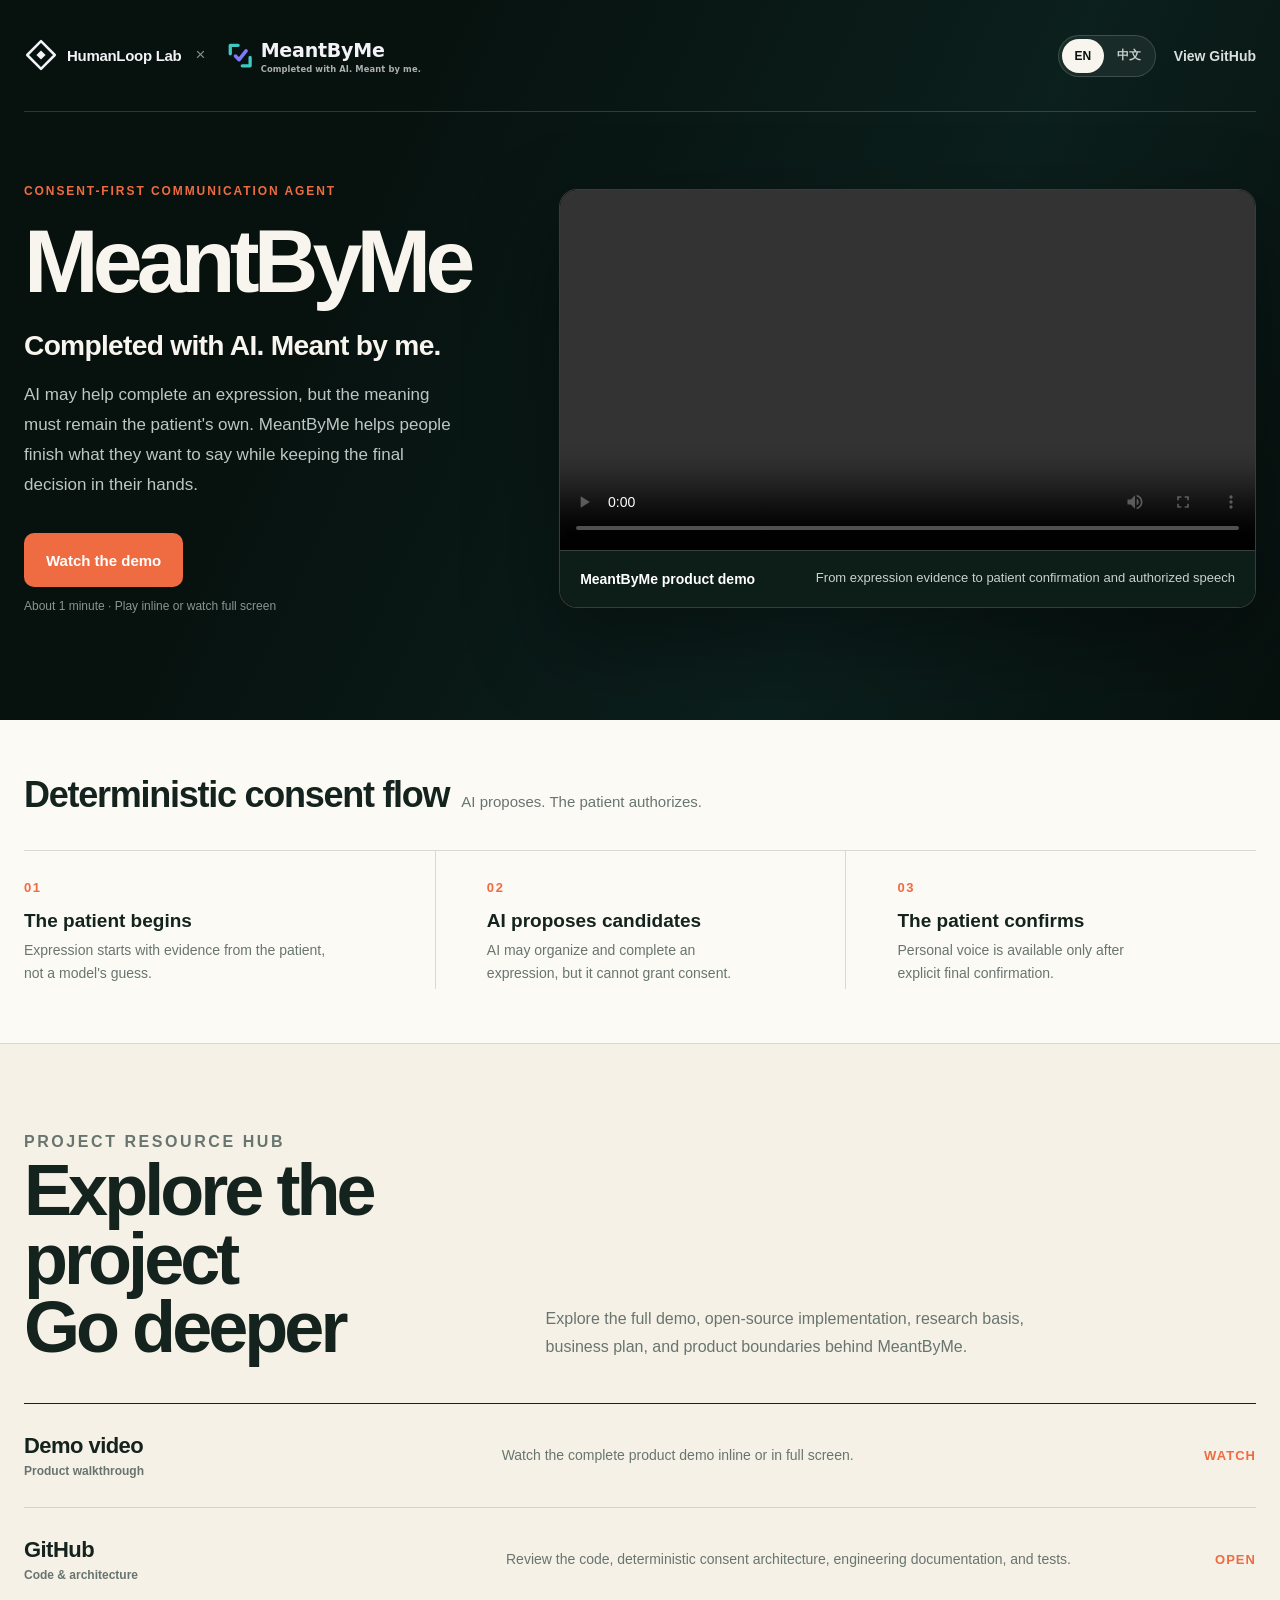
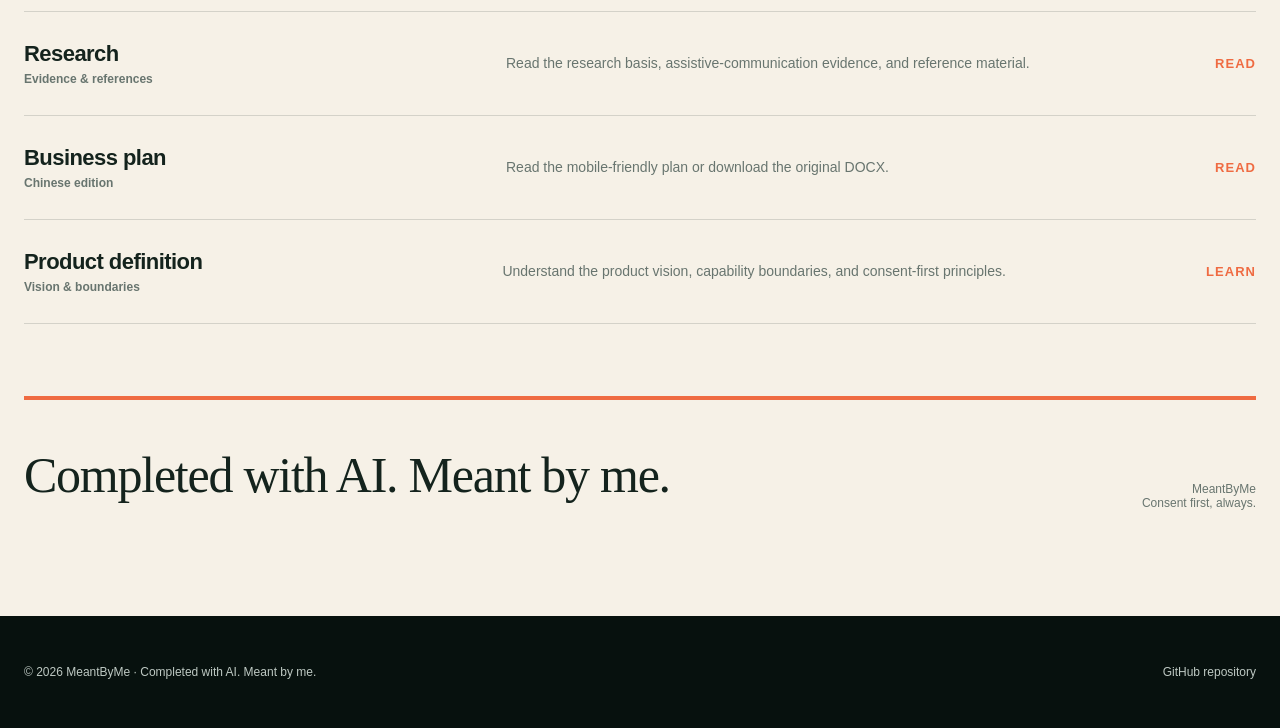
==== docs/index.html @ f5078327 "Add HumanLoop Lab co-branding" ====
<!doctype html>
<html lang="en">
<head>
  <meta charset="utf-8">
  <meta name="viewport" content="width=device-width, initial-scale=1">
  <meta name="theme-color" content="#07110e">
  <meta name="description" content="MeantByMe is a consent-first communication agent. Watch the demo and explore the code, research, business plan, and product principles.">
  <title>MeantByMe | Consent-first communication</title>
  <style>
    :root {
      color-scheme: light;
      --night: #07110e;
      --night-soft: #0d1d17;
      --ink: #14231d;
      --muted: #68756f;
      --paper: #f6f1e7;
      --paper-light: #fcfaf5;
      --accent: #ef6b42;
      --teal: #40c8c3;
      --violet: #7d7aff;
      --line-dark: rgba(255, 255, 255, 0.16);
      --line: rgba(20, 35, 29, 0.15);
      --max: 1240px;
    }

    * { box-sizing: border-box; }
    html { scroll-behavior: smooth; }
    body {
      margin: 0;
      min-width: 320px;
      color: var(--ink);
      background: var(--paper);
      font-family: Inter, ui-sans-serif, -apple-system, BlinkMacSystemFont, "Segoe UI", "PingFang SC", "Microsoft YaHei", sans-serif;
      -webkit-font-smoothing: antialiased;
    }
    a { color: inherit; }
    a:focus-visible, video:focus-visible {
      outline: 3px solid var(--teal);
      outline-offset: 4px;
    }
    .skip-link {
      position: fixed;
      top: -80px;
      left: 16px;
      z-index: 10;
      padding: 10px 14px;
      color: var(--night);
      background: white;
      border-radius: 8px;
      font-weight: 750;
    }
    .skip-link:focus { top: 16px; }

    .hero {
      position: relative;
      overflow: hidden;
      min-height: 720px;
      color: #f8f5ee;
      background: var(--night);
    }
    .hero::after {
      content: "";
      position: absolute;
      inset: 0;
      pointer-events: none;
      background: linear-gradient(115deg, transparent 25%, rgba(64, 200, 195, 0.08) 68%, transparent 100%);
    }
    .header, .hero-grid, .content {
      width: min(calc(100% - 48px), var(--max));
      margin-inline: auto;
    }
    .header {
      position: relative;
      z-index: 2;
      display: flex;
      align-items: center;
      justify-content: space-between;
      min-height: 112px;
      border-bottom: 1px solid var(--line-dark);
    }
    .brand-cluster {
      display: flex;
      align-items: center;
      min-width: 0;
      gap: 14px;
    }
    .lab-brand {
      display: inline-flex;
      flex: 0 0 auto;
      align-items: center;
      gap: 9px;
      color: #f2f2f7;
      font-size: 15px;
      font-weight: 780;
      letter-spacing: -0.02em;
      white-space: nowrap;
    }
    .lab-mark {
      width: 34px;
      height: 34px;
    }
    .brand-divider {
      flex: 0 0 auto;
      color: #7f9088;
      font-size: 17px;
      font-weight: 500;
    }
    .logo {
      display: block;
      width: min(250px, 34vw);
      height: auto;
    }
    .header-actions {
      display: flex;
      align-items: center;
      gap: 18px;
    }
    .language-switch {
      display: inline-flex;
      align-items: center;
      gap: 2px;
      padding: 3px;
      border: 1px solid var(--line-dark);
      border-radius: 999px;
      background: rgba(255, 255, 255, 0.06);
    }
    .language-option {
      display: inline-flex;
      align-items: center;
      justify-content: center;
      min-width: 42px;
      min-height: 34px;
      padding: 0 11px;
      color: #c5cfca;
      border-radius: 999px;
      font-size: 12px;
      font-weight: 800;
      text-decoration: none;
    }
    .language-option:hover { color: white; }
    .language-option[aria-current="page"] {
      color: var(--night);
      background: #f8f5ee;
    }
    .header-link {
      color: #d9dfdc;
      font-size: 14px;
      font-weight: 700;
      text-decoration: none;
    }
    .header-link:hover { color: white; }

    .hero-grid {
      position: relative;
      z-index: 1;
      display: grid;
      grid-template-columns: minmax(310px, 0.78fr) minmax(480px, 1.22fr);
      align-items: center;
      gap: clamp(48px, 7vw, 100px);
      padding: 72px 0 96px;
    }
    .eyebrow, .section-kicker {
      margin: 0 0 22px;
      color: var(--accent);
      font-size: 12px;
      font-weight: 850;
      letter-spacing: 0.16em;
      text-transform: uppercase;
    }
    h1 {
      margin: 0;
      max-width: 620px;
      font-size: clamp(54px, 7vw, 92px);
      line-height: 0.92;
      letter-spacing: -0.065em;
    }
    .tagline {
      margin: 28px 0 0;
      font-size: clamp(22px, 2.2vw, 31px);
      font-weight: 780;
      letter-spacing: -0.025em;
    }
    .intro {
      max-width: 510px;
      margin: 18px 0 0;
      color: #bdc7c2;
      font-size: 17px;
      line-height: 1.75;
    }
    .demo-cta {
      display: inline-flex;
      align-items: center;
      justify-content: center;
      min-height: 54px;
      margin-top: 34px;
      padding: 0 22px;
      color: white;
      background: var(--accent);
      border-radius: 10px;
      font-size: 15px;
      font-weight: 800;
      text-decoration: none;
      transition: transform 160ms ease, background 160ms ease;
    }
    .demo-cta:hover { background: #ff7a50; transform: translateY(-2px); }
    .demo-note { margin: 12px 0 0; color: #87978f; font-size: 12px; }

    .video-block {
      position: relative;
      border: 1px solid rgba(255, 255, 255, 0.22);
      border-radius: 18px;
      background: #020504;
      box-shadow: 0 34px 90px rgba(0, 0, 0, 0.38);
      overflow: hidden;
    }
    .video-block video {
      display: block;
      width: 100%;
      min-height: 360px;
      max-height: 560px;
      object-fit: contain;
      background: #020504;
    }
    .video-caption {
      display: flex;
      justify-content: space-between;
      gap: 24px;
      padding: 18px 20px;
      color: #cad2ce;
      background: var(--night-soft);
      border-top: 1px solid var(--line-dark);
      font-size: 13px;
      line-height: 1.45;
    }
    .video-caption strong { color: white; font-size: 14px; }

    .flow {
      background: var(--paper-light);
      border-bottom: 1px solid var(--line);
    }
    .flow .content { padding: 54px 0; }
    .section-heading {
      display: flex;
      align-items: baseline;
      gap: 12px;
      margin-bottom: 34px;
    }
    .section-heading h2 {
      margin: 0;
      font-size: clamp(24px, 3vw, 36px);
      letter-spacing: -0.035em;
    }
    .section-heading span { color: var(--muted); font-size: 15px; }
    .steps {
      display: grid;
      grid-template-columns: repeat(3, 1fr);
      border-top: 1px solid var(--line);
    }
    .step { padding: 27px 8vw 4px 0; }
    .step + .step { padding-left: 4vw; border-left: 1px solid var(--line); }
    .step-number { color: var(--accent); font-size: 13px; font-weight: 850; letter-spacing: 0.12em; }
    .step h3 { margin: 14px 0 7px; font-size: 19px; }
    .step p { margin: 0; color: var(--muted); font-size: 14px; line-height: 1.65; }

    .resources .content { padding: 84px 0 48px; }
    .resource-intro {
      display: grid;
      grid-template-columns: 0.8fr 1.2fr;
      gap: 48px;
      align-items: end;
      margin-bottom: 42px;
    }
    .resource-intro h2 {
      margin: 0;
      font-size: clamp(40px, 6vw, 72px);
      line-height: 0.95;
      letter-spacing: -0.055em;
    }
    .resource-intro p {
      max-width: 540px;
      margin: 0;
      color: var(--muted);
      font-size: 16px;
      line-height: 1.75;
    }
    .resource-list { border-top: 1px solid var(--ink); }
    .resource-link {
      display: grid;
      grid-template-columns: minmax(180px, 0.8fr) minmax(220px, 1.2fr) auto;
      align-items: center;
      gap: 28px;
      min-height: 104px;
      color: inherit;
      border-bottom: 1px solid var(--line);
      text-decoration: none;
      transition: color 140ms ease, padding 140ms ease, background 140ms ease;
    }
    .resource-link:hover {
      padding-inline: 18px;
      color: #145f53;
      background: rgba(255, 255, 255, 0.48);
    }
    .resource-name { font-size: 22px; font-weight: 820; letter-spacing: -0.025em; }
    .resource-name small { display: block; margin-top: 5px; color: var(--muted); font-size: 12px; font-weight: 650; letter-spacing: 0; }
    .resource-detail { color: var(--muted); font-size: 14px; line-height: 1.55; }
    .resource-action { color: var(--accent); font-size: 13px; font-weight: 850; letter-spacing: 0.08em; }

    .principle {
      display: grid;
      grid-template-columns: 1fr auto;
      align-items: end;
      gap: 32px;
      margin-top: 72px;
      padding: 42px 0 58px;
      border-top: 4px solid var(--accent);
    }
    .principle blockquote {
      max-width: 820px;
      margin: 0;
      font-family: ui-serif, "Songti SC", "STSong", serif;
      font-size: clamp(27px, 4vw, 50px);
      line-height: 1.35;
      letter-spacing: -0.025em;
    }
    .principle p { margin: 0; color: var(--muted); font-size: 12px; text-align: right; }

    footer {
      color: #bec9c3;
      background: var(--night);
    }
    footer .content {
      display: flex;
      align-items: center;
      justify-content: space-between;
      min-height: 112px;
      gap: 28px;
      font-size: 12px;
    }
    footer a { text-decoration: none; }
    footer a:hover { color: white; }

    @media (max-width: 900px) {
      .hero { min-height: auto; }
      .header, .hero-grid, .content { width: min(calc(100% - 36px), var(--max)); }
      .header { min-height: 88px; }
      .hero-grid {
        grid-template-columns: 1fr;
        gap: 50px;
        padding: 58px 0 72px;
      }
      .video-block video { min-height: 0; aspect-ratio: 16 / 9; }
      .resource-intro { grid-template-columns: 1fr; gap: 20px; }
    }

    @media (max-width: 680px) {
      .header-link { display: none; }
      .header-actions { gap: 10px; }
      .language-option { min-width: 38px; padding-inline: 9px; }
      .brand-cluster { gap: 8px; }
      .lab-brand span { position: absolute; width: 1px; height: 1px; overflow: hidden; clip: rect(0 0 0 0); white-space: nowrap; }
      .lab-mark { width: 30px; height: 30px; }
      .brand-divider { font-size: 14px; }
      .logo { width: min(185px, 48vw); }
      .hero-grid { padding-top: 44px; }
      h1 {
        font-size: clamp(43px, 12.2vw, 52px);
        letter-spacing: -0.055em;
      }
      .tagline { font-size: 22px; line-height: 1.25; }
      .intro { font-size: 15px; }
      .video-caption { display: block; }
      .video-caption span { display: block; margin-top: 5px; }
      .flow .content { padding: 46px 0; }
      .section-heading { display: block; }
      .section-heading span { display: block; margin-top: 8px; }
      .steps { grid-template-columns: 1fr; }
      .step { padding: 24px 0; }
      .step + .step { padding-left: 0; border-top: 1px solid var(--line); border-left: 0; }
      .resources .content { padding-top: 58px; }
      .resource-link {
        grid-template-columns: 1fr auto;
        gap: 8px 18px;
        min-height: 100px;
        padding: 18px 0;
      }
      .resource-detail { grid-column: 1 / -1; grid-row: 2; }
      .resource-action { grid-column: 2; grid-row: 1; }
      .resource-link:hover { padding-inline: 10px; }
      .principle { grid-template-columns: 1fr; margin-top: 54px; }
      .principle p { text-align: left; }
      footer .content { display: block; padding: 28px 0; }
      footer a { display: inline-block; margin-top: 12px; }
    }

    @media (prefers-reduced-motion: reduce) {
      html { scroll-behavior: auto; }
      *, *::before, *::after { transition-duration: 0.01ms !important; }
    }
  </style>
</head>
<body>
  <a class="skip-link" href="#resources">Skip to project resources</a>

  <section class="hero" aria-labelledby="hero-title">
    <header class="header">
      <div class="brand-cluster">
        <span class="lab-brand">
          <img class="lab-mark" src="./assets/humanloop-lab-mark-dark.svg" alt="">
          <span>HumanLoop Lab</span>
        </span>
        <span class="brand-divider" aria-hidden="true">×</span>
        <img class="logo" src="./assets/logo-lockup-en-dark.svg" alt="MeantByMe — Completed with AI. Meant by me.">
      </div>
      <div class="header-actions">
        <nav class="language-switch" aria-label="Language">
          <span class="language-option" aria-current="page">EN</span>
          <a class="language-option" href="./zh.html" lang="zh-CN">中文</a>
        </nav>
        <a class="header-link" href="https://github.com/CZA1006/MeantByMe">View GitHub</a>
      </div>
    </header>

    <div class="hero-grid">
      <div>
        <p class="eyebrow">Consent-first communication agent</p>
        <h1 id="hero-title">MeantByMe</h1>
        <p class="tagline">Completed with AI. Meant by me.</p>
        <p class="intro">AI may help complete an expression, but the meaning must remain the patient's own. MeantByMe helps people finish what they want to say while keeping the final decision in their hands.</p>
        <a class="demo-cta" href="#demo">Watch the demo</a>
        <p class="demo-note">About 1 minute · Play inline or watch full screen</p>
      </div>

      <div class="video-block" id="demo">
        <video controls playsinline preload="metadata" aria-label="MeantByMe product demo video">
          <source src="https://github.com/CZA1006/MeantByMe/releases/download/qr-hub-v1/meantbyme-demo-v2.mp4" type="video/mp4">
          Your browser does not support inline video.
        </video>
        <div class="video-caption">
          <strong>MeantByMe product demo</strong>
          <span>From expression evidence to patient confirmation and authorized speech</span>
        </div>
      </div>
    </div>
  </section>

  <section class="flow" aria-labelledby="flow-title">
    <div class="content">
      <div class="section-heading">
        <h2 id="flow-title">Deterministic consent flow</h2>
        <span>AI proposes. The patient authorizes.</span>
      </div>
      <div class="steps">
        <article class="step">
          <span class="step-number">01</span>
          <h3>The patient begins</h3>
          <p>Expression starts with evidence from the patient, not a model's guess.</p>
        </article>
        <article class="step">
          <span class="step-number">02</span>
          <h3>AI proposes candidates</h3>
          <p>AI may organize and complete an expression, but it cannot grant consent.</p>
        </article>
        <article class="step">
          <span class="step-number">03</span>
          <h3>The patient confirms</h3>
          <p>Personal voice is available only after explicit final confirmation.</p>
        </article>
      </div>
    </div>
  </section>

  <main class="resources" id="resources">
    <div class="content">
      <div class="resource-intro">
        <div>
          <p class="section-kicker">Project resource hub</p>
          <h2>Explore the project<br>Go deeper</h2>
        </div>
        <p>Explore the full demo, open-source implementation, research basis, business plan, and product boundaries behind MeantByMe.</p>
      </div>

      <nav class="resource-list" aria-label="Project resources">
        <a class="resource-link" href="#demo">
          <span class="resource-name">Demo video<small>Product walkthrough</small></span>
          <span class="resource-detail">Watch the complete product demo inline or in full screen.</span>
          <span class="resource-action">WATCH</span>
        </a>
        <a class="resource-link" href="https://github.com/CZA1006/MeantByMe">
          <span class="resource-name">GitHub<small>Code &amp; architecture</small></span>
          <span class="resource-detail">Review the code, deterministic consent architecture, engineering documentation, and tests.</span>
          <span class="resource-action">OPEN</span>
        </a>
        <a class="resource-link" href="https://github.com/CZA1006/MeantByMe/blob/main/docs/12_RESEARCH_REFERENCES.md">
          <span class="resource-name">Research<small>Evidence &amp; references</small></span>
          <span class="resource-detail">Read the research basis, assistive-communication evidence, and reference material.</span>
          <span class="resource-action">READ</span>
        </a>
        <a class="resource-link" href="./business-plan.html">
          <span class="resource-name">Business plan<small>Chinese edition</small></span>
          <span class="resource-detail">Read the mobile-friendly plan or download the original DOCX.</span>
          <span class="resource-action">READ</span>
        </a>
        <a class="resource-link" href="https://github.com/CZA1006/MeantByMe/blob/main/docs/01_PRODUCT_VISION.md">
          <span class="resource-name">Product definition<small>Vision &amp; boundaries</small></span>
          <span class="resource-detail">Understand the product vision, capability boundaries, and consent-first principles.</span>
          <span class="resource-action">LEARN</span>
        </a>
      </nav>

      <div class="principle">
        <blockquote>Completed with AI. Meant by me.</blockquote>
        <p>MeantByMe<br>Consent first, always.</p>
      </div>
    </div>
  </main>

  <footer>
    <div class="content">
      <span>© 2026 MeantByMe · Completed with AI. Meant by me.</span>
      <a href="https://github.com/CZA1006/MeantByMe">GitHub repository</a>
    </div>
  </footer>
</body>
</html>
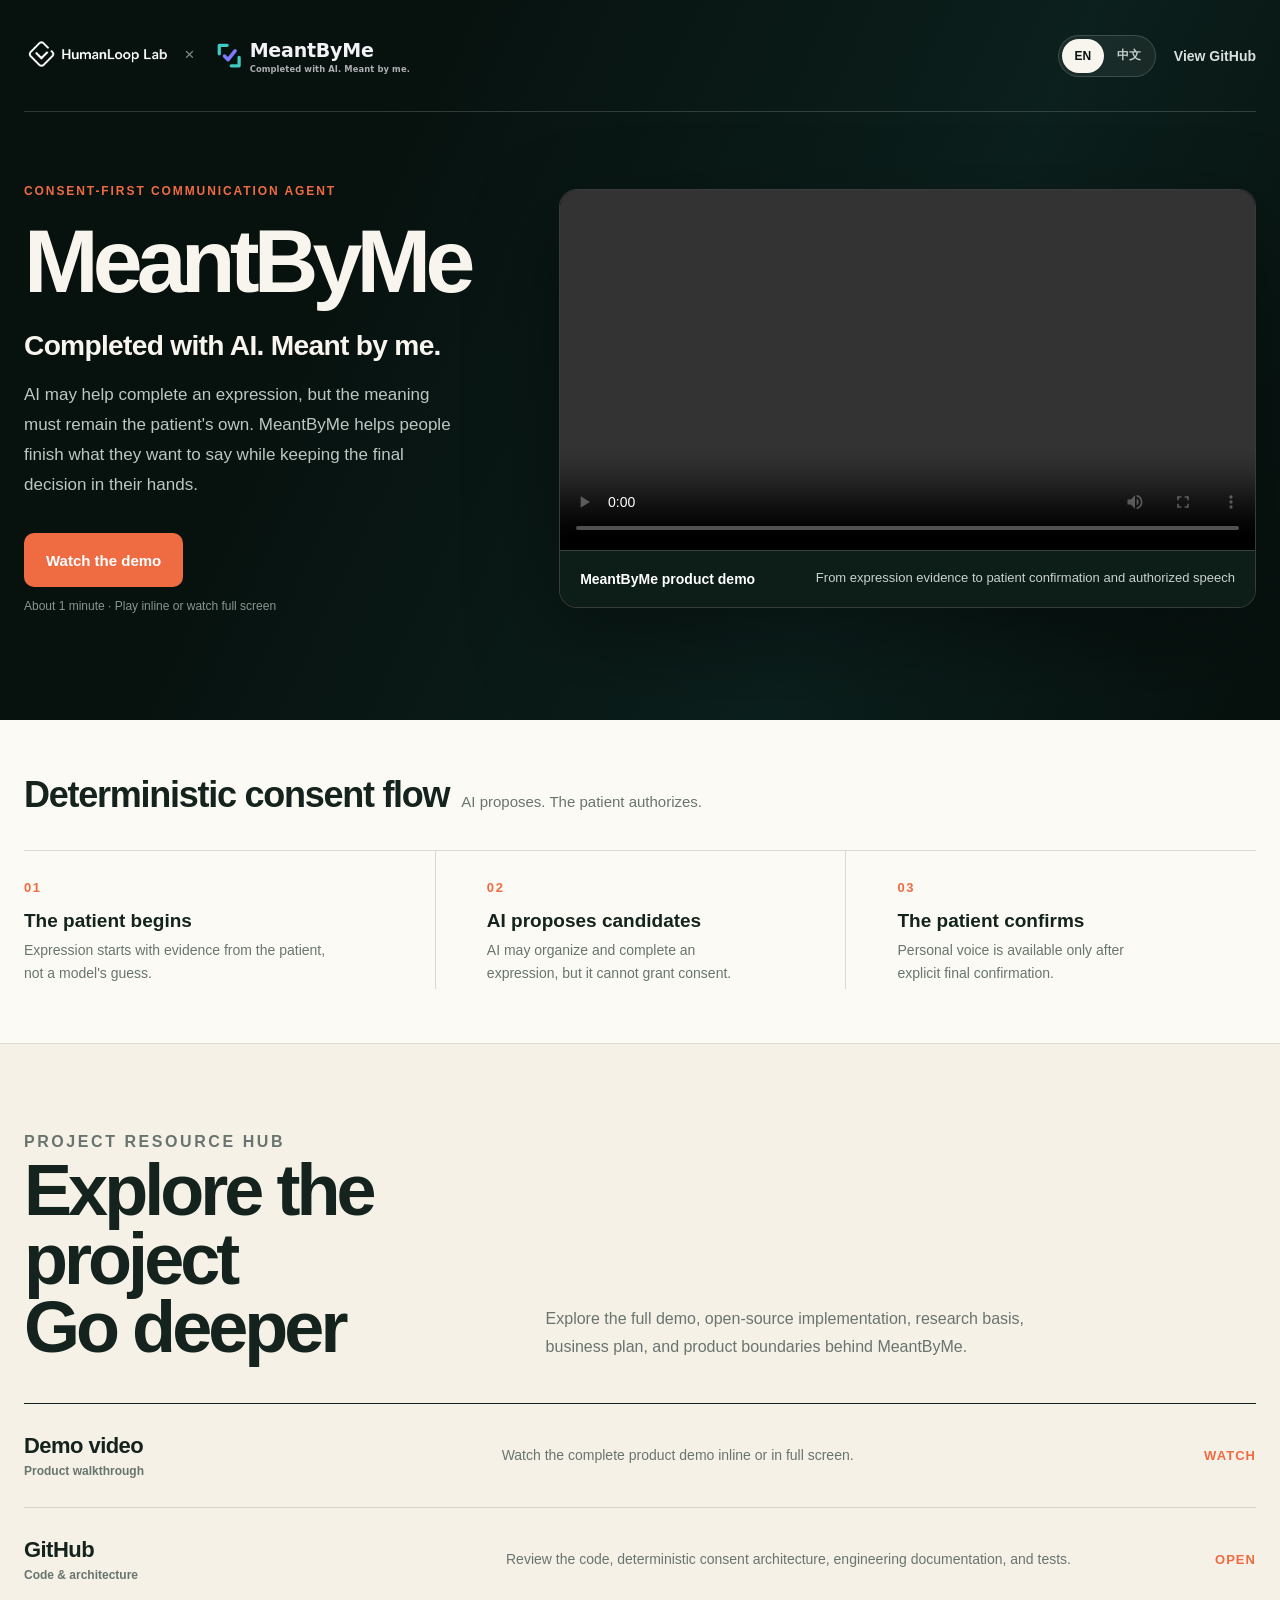
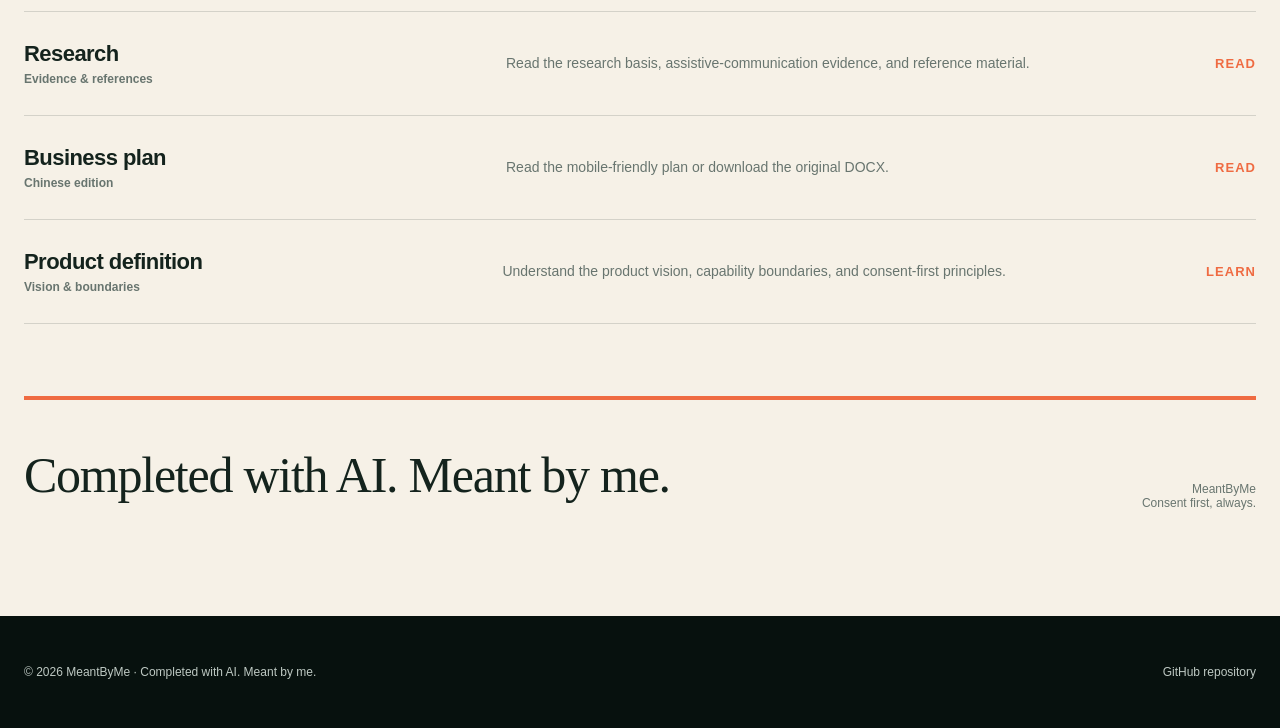
==== commit 0ca4f251: "Use official HumanLoop Lab lockup" ====
--- a/docs/index.html
+++ b/docs/index.html
@@ -85,19 +85,16 @@
       gap: 14px;
     }
     .lab-brand {
-      display: inline-flex;
+      display: block;
       flex: 0 0 auto;
-      align-items: center;
-      gap: 9px;
-      color: #f2f2f7;
-      font-size: 15px;
-      font-weight: 780;
-      letter-spacing: -0.02em;
-      white-space: nowrap;
-    }
-    .lab-mark {
-      width: 34px;
-      height: 34px;
+      height: 32px;
+      overflow: hidden;
+      line-height: 0;
+    }
+    .lab-lockup {
+      display: block;
+      width: auto;
+      height: 32px;
     }
     .brand-divider {
       flex: 0 0 auto;
@@ -357,8 +354,8 @@
       .header-actions { gap: 10px; }
       .language-option { min-width: 38px; padding-inline: 9px; }
       .brand-cluster { gap: 8px; }
-      .lab-brand span { position: absolute; width: 1px; height: 1px; overflow: hidden; clip: rect(0 0 0 0); white-space: nowrap; }
-      .lab-mark { width: 30px; height: 30px; }
+      .lab-brand { width: 30px; height: 30px; }
+      .lab-lockup { width: auto; max-width: none; height: 30px; }
       .brand-divider { font-size: 14px; }
       .logo { width: min(185px, 48vw); }
       .hero-grid { padding-top: 44px; }
@@ -405,8 +402,7 @@
     <header class="header">
       <div class="brand-cluster">
         <span class="lab-brand">
-          <img class="lab-mark" src="./assets/humanloop-lab-mark-dark.svg" alt="">
-          <span>HumanLoop Lab</span>
+          <img class="lab-lockup" src="./assets/humanloop-lab-lockup-white.png" alt="HumanLoop Lab">
         </span>
         <span class="brand-divider" aria-hidden="true">×</span>
         <img class="logo" src="./assets/logo-lockup-en-dark.svg" alt="MeantByMe — Completed with AI. Meant by me.">
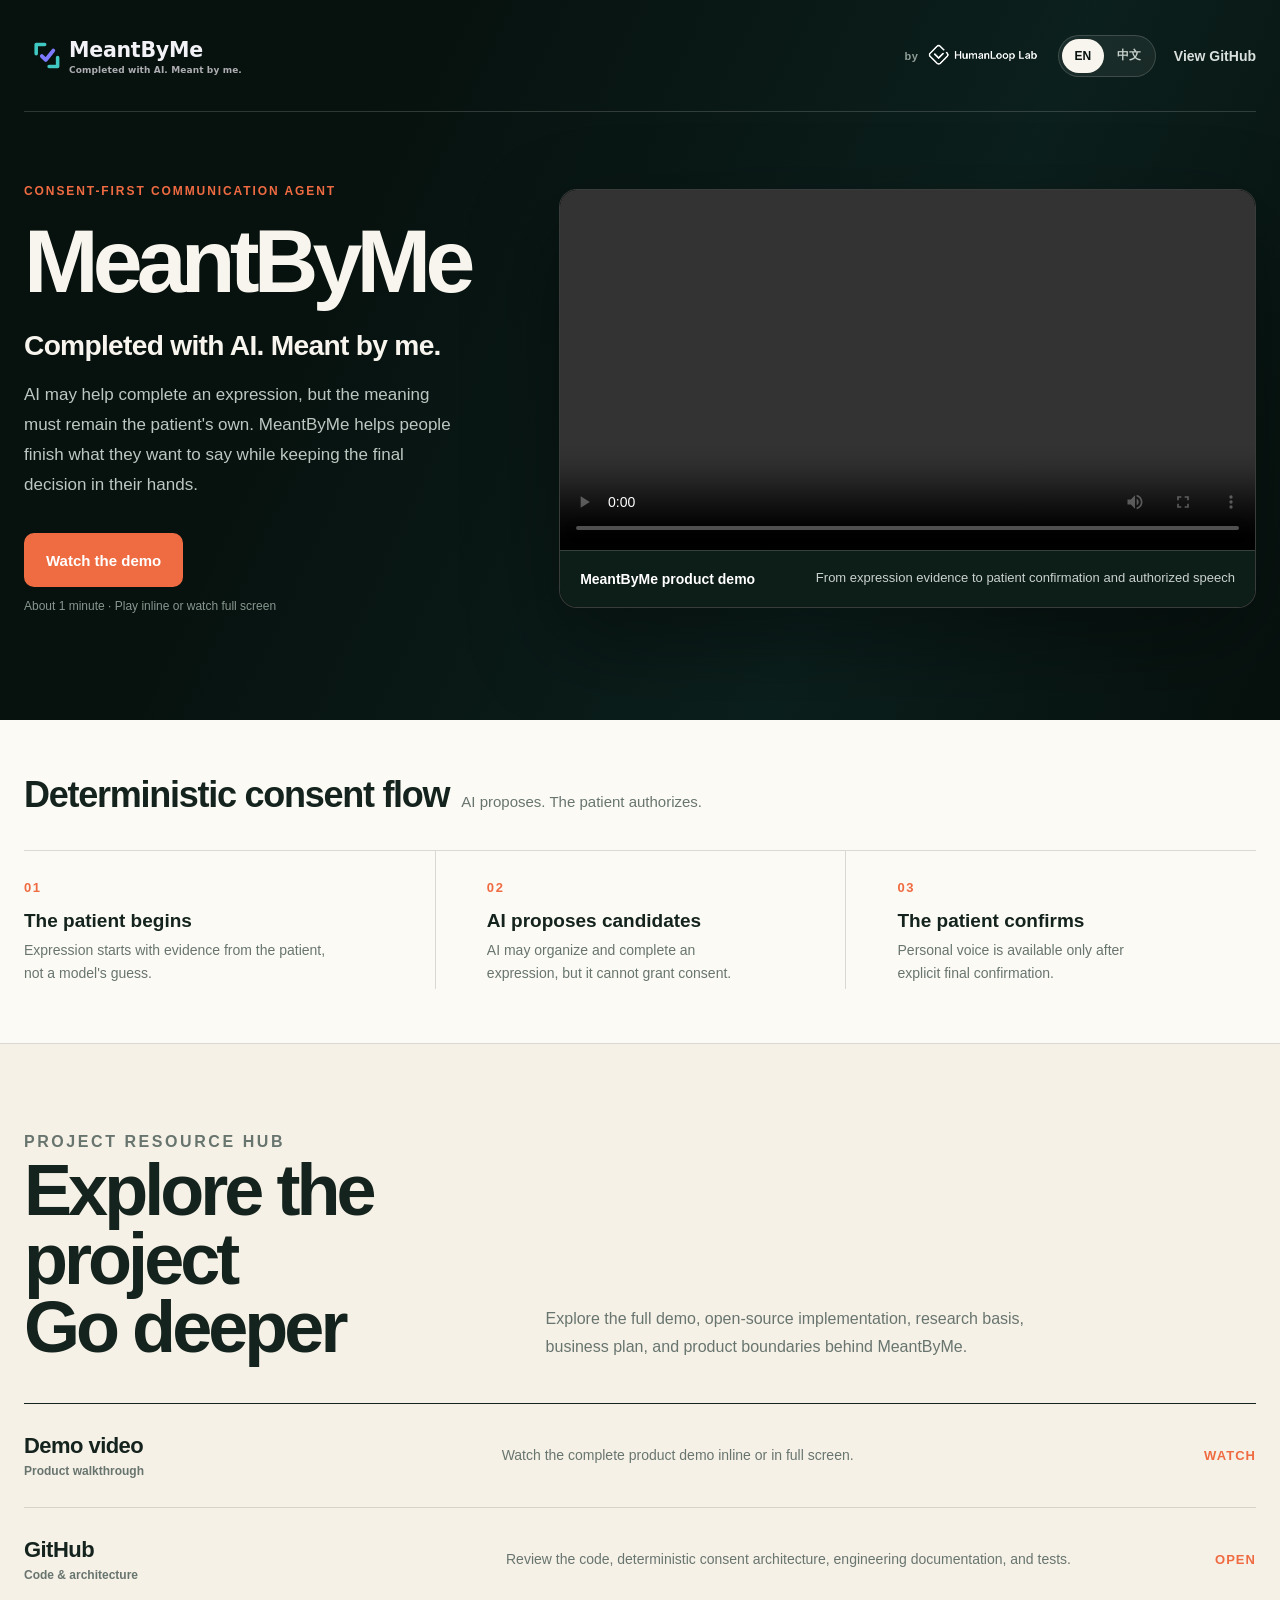
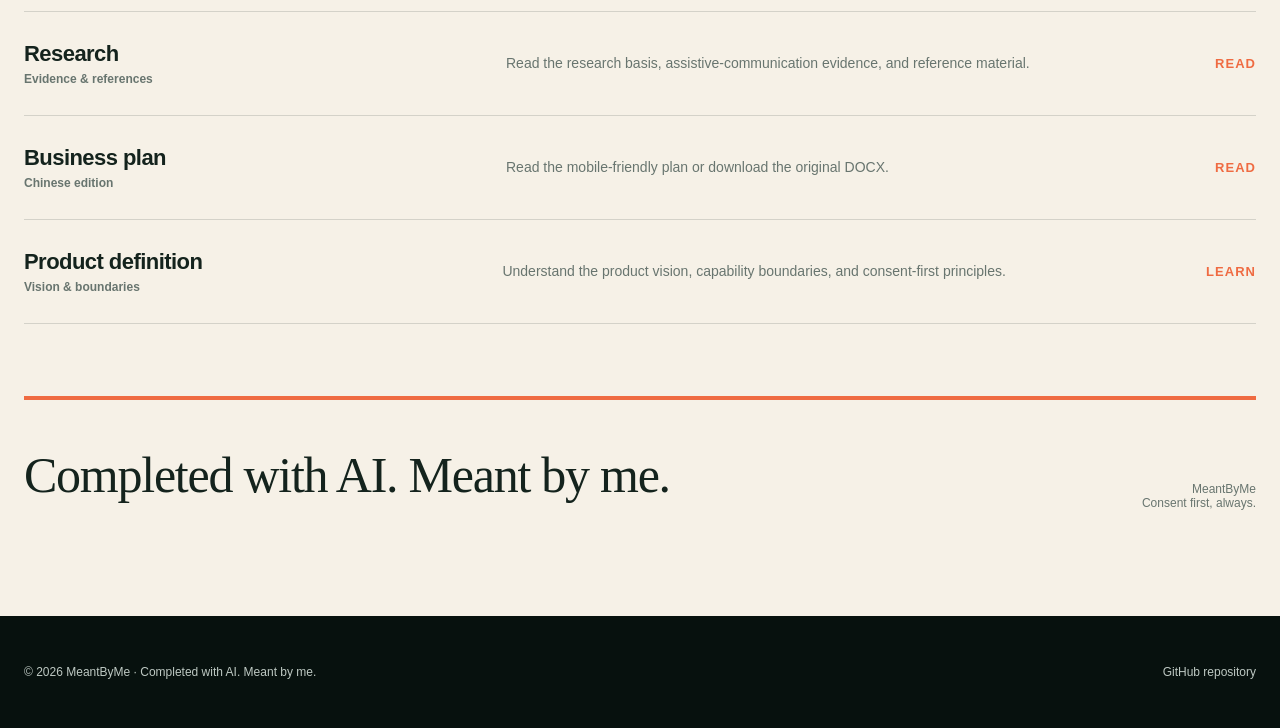
==== commit de47b7b0: "Clarify product and team brand hierarchy" ====
--- a/docs/index.html
+++ b/docs/index.html
@@ -78,39 +78,41 @@
       min-height: 112px;
       border-bottom: 1px solid var(--line-dark);
     }
-    .brand-cluster {
+    .logo {
+      display: block;
+      width: min(270px, 38vw);
+      height: auto;
+    }
+    .header-actions {
       display: flex;
       align-items: center;
-      min-width: 0;
-      gap: 14px;
-    }
-    .lab-brand {
+      gap: 18px;
+    }
+    .team-credit {
+      display: inline-flex;
+      flex: 0 0 auto;
+      align-items: center;
+      gap: 7px;
+      color: #91a098;
+      font-size: 11px;
+      font-weight: 750;
+      letter-spacing: 0.04em;
+      white-space: nowrap;
+    }
+    .team-lockup {
       display: block;
-      flex: 0 0 auto;
-      height: 32px;
+      height: 25px;
       overflow: hidden;
       line-height: 0;
     }
-    .lab-lockup {
+    .team-logo {
       display: block;
       width: auto;
-      height: 32px;
-    }
-    .brand-divider {
+      height: 25px;
+    }
+    .team-by {
       flex: 0 0 auto;
-      color: #7f9088;
-      font-size: 17px;
-      font-weight: 500;
-    }
-    .logo {
-      display: block;
-      width: min(250px, 34vw);
-      height: auto;
-    }
-    .header-actions {
-      display: flex;
-      align-items: center;
-      gap: 18px;
+      text-transform: lowercase;
     }
     .language-switch {
       display: inline-flex;
@@ -333,6 +335,7 @@
       gap: 28px;
       font-size: 12px;
     }
+    .footer-team-credit { display: none; }
     footer a { text-decoration: none; }
     footer a:hover { color: white; }
 
@@ -353,10 +356,10 @@
       .header-link { display: none; }
       .header-actions { gap: 10px; }
       .language-option { min-width: 38px; padding-inline: 9px; }
-      .brand-cluster { gap: 8px; }
-      .lab-brand { width: 30px; height: 30px; }
-      .lab-lockup { width: auto; max-width: none; height: 30px; }
-      .brand-divider { font-size: 14px; }
+      .team-credit { width: 30px; height: 30px; gap: 0; overflow: hidden; }
+      .team-by { position: absolute; width: 1px; height: 1px; overflow: hidden; clip: rect(0 0 0 0); white-space: nowrap; }
+      .team-lockup { width: 30px; height: 30px; }
+      .team-logo { width: auto; max-width: none; height: 30px; }
       .logo { width: min(185px, 48vw); }
       .hero-grid { padding-top: 44px; }
       h1 {
@@ -387,6 +390,18 @@
       .principle p { text-align: left; }
       footer .content { display: block; padding: 28px 0; }
       footer a { display: inline-block; margin-top: 12px; }
+      .footer-team-credit {
+        display: flex;
+        align-items: center;
+        gap: 7px;
+        margin-top: 18px;
+        color: #91a098;
+        font-size: 10px;
+        font-weight: 750;
+        letter-spacing: 0.04em;
+      }
+      .footer-team-lockup { display: block; height: 25px; overflow: hidden; line-height: 0; }
+      .footer-team-logo { display: block; width: auto; height: 25px; }
     }
 
     @media (prefers-reduced-motion: reduce) {
@@ -400,14 +415,14 @@
 
   <section class="hero" aria-labelledby="hero-title">
     <header class="header">
-      <div class="brand-cluster">
-        <span class="lab-brand">
-          <img class="lab-lockup" src="./assets/humanloop-lab-lockup-white.png" alt="HumanLoop Lab">
-        </span>
-        <span class="brand-divider" aria-hidden="true">×</span>
-        <img class="logo" src="./assets/logo-lockup-en-dark.svg" alt="MeantByMe — Completed with AI. Meant by me.">
-      </div>
+      <img class="logo" src="./assets/logo-lockup-en-dark.svg" alt="MeantByMe — Completed with AI. Meant by me.">
       <div class="header-actions">
+        <div class="team-credit" aria-label="by HumanLoop Lab">
+          <span class="team-by">by</span>
+          <span class="team-lockup">
+            <img class="team-logo" src="./assets/humanloop-lab-lockup-white.png" alt="">
+          </span>
+        </div>
         <nav class="language-switch" aria-label="Language">
           <span class="language-option" aria-current="page">EN</span>
           <a class="language-option" href="./zh.html" lang="zh-CN">中文</a>
@@ -514,6 +529,12 @@
     <div class="content">
       <span>© 2026 MeantByMe · Completed with AI. Meant by me.</span>
       <a href="https://github.com/CZA1006/MeantByMe">GitHub repository</a>
+      <div class="footer-team-credit" aria-label="by HumanLoop Lab">
+        <span>by</span>
+        <span class="footer-team-lockup">
+          <img class="footer-team-logo" src="./assets/humanloop-lab-lockup-white.png" alt="">
+        </span>
+      </div>
     </div>
   </footer>
 </body>
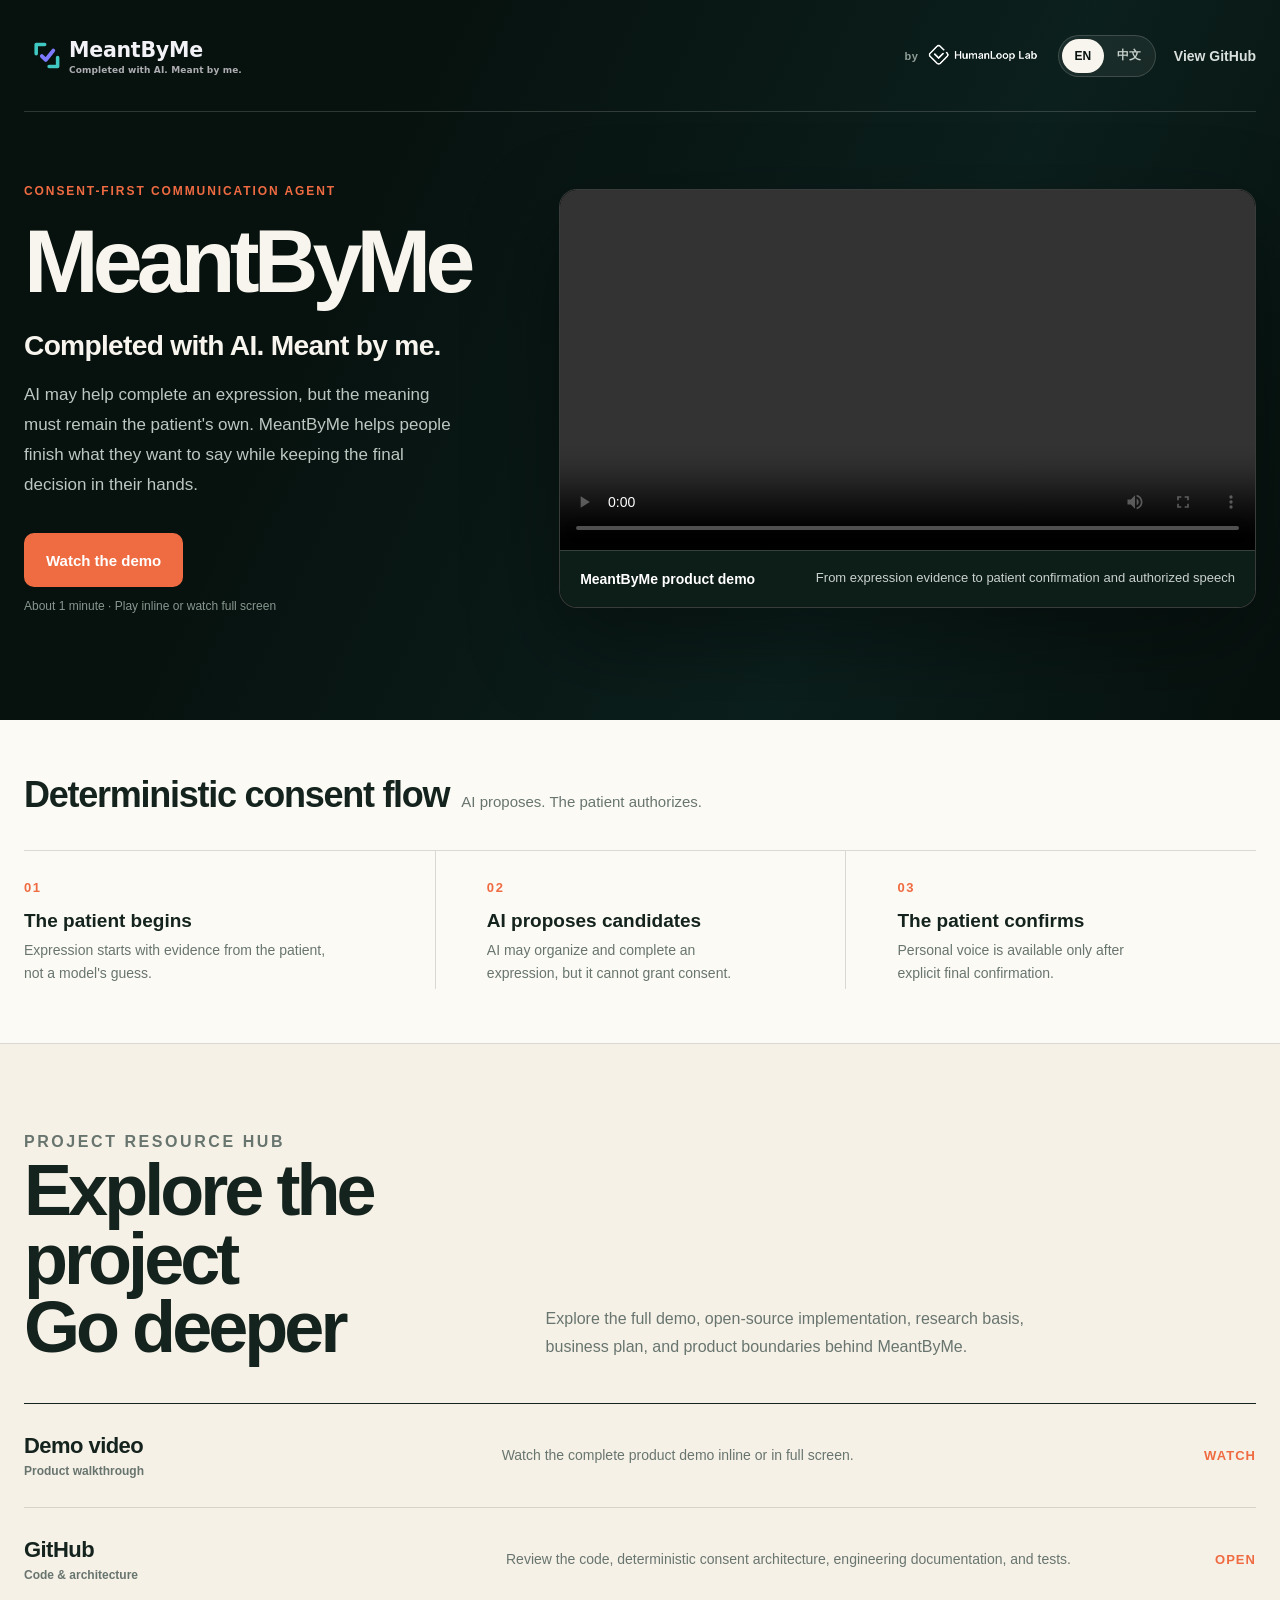
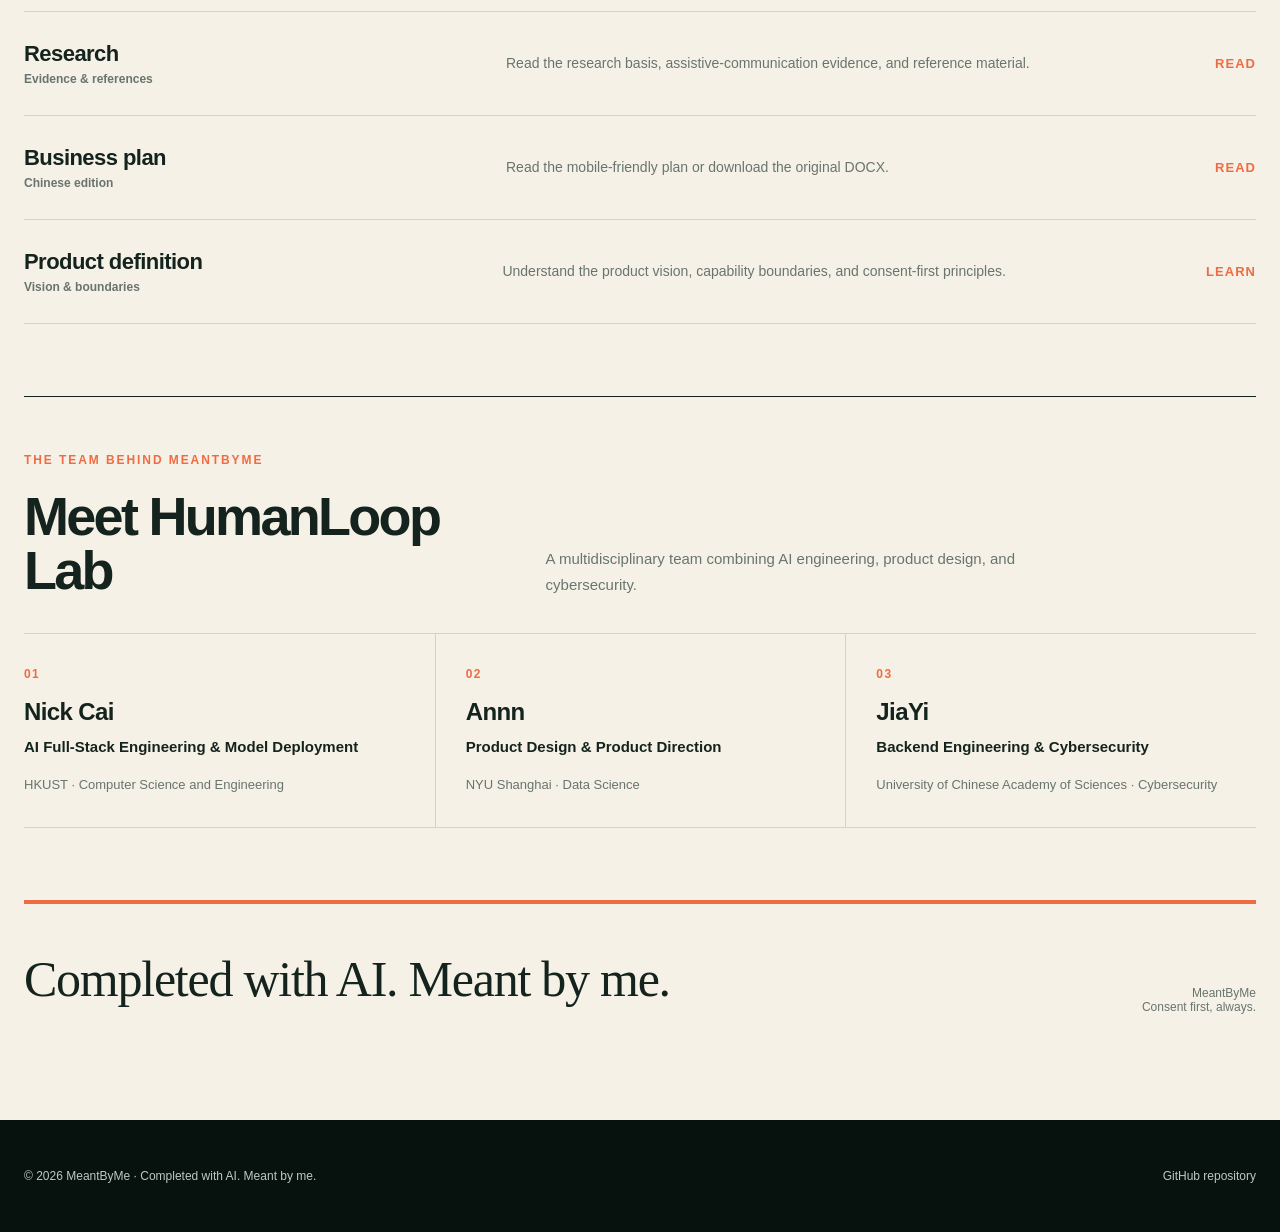
==== commit 79e99877: "Add bilingual HumanLoop Lab team section" ====
--- a/docs/index.html
+++ b/docs/index.html
@@ -303,6 +303,44 @@
     .resource-name small { display: block; margin-top: 5px; color: var(--muted); font-size: 12px; font-weight: 650; letter-spacing: 0; }
     .resource-detail { color: var(--muted); font-size: 14px; line-height: 1.55; }
     .resource-action { color: var(--accent); font-size: 13px; font-weight: 850; letter-spacing: 0.08em; }
+
+    .team-section {
+      margin-top: 72px;
+      padding-top: 56px;
+      border-top: 1px solid var(--ink);
+    }
+    .team-header {
+      display: grid;
+      grid-template-columns: 0.8fr 1.2fr;
+      align-items: end;
+      gap: 48px;
+    }
+    .team-header h2 {
+      margin: 0;
+      font-size: clamp(32px, 4.5vw, 54px);
+      line-height: 1;
+      letter-spacing: -0.05em;
+    }
+    .team-header p:last-child {
+      max-width: 540px;
+      margin: 0;
+      color: var(--muted);
+      font-size: 15px;
+      line-height: 1.7;
+    }
+    .team-grid {
+      display: grid;
+      grid-template-columns: repeat(3, 1fr);
+      margin-top: 36px;
+      border-top: 1px solid var(--line);
+      border-bottom: 1px solid var(--line);
+    }
+    .member-card { padding: 30px 30px 32px 0; }
+    .member-card + .member-card { padding-left: 30px; border-left: 1px solid var(--line); }
+    .member-number { color: var(--accent); font-size: 12px; font-weight: 850; letter-spacing: 0.12em; }
+    .member-card h3 { margin: 16px 0 10px; font-size: 24px; letter-spacing: -0.025em; }
+    .member-role { margin: 0; font-size: 15px; font-weight: 760; line-height: 1.5; }
+    .member-affiliation { margin: 16px 0 0; color: var(--muted); font-size: 13px; line-height: 1.55; }
 
     .principle {
       display: grid;
@@ -386,6 +424,11 @@
       .resource-detail { grid-column: 1 / -1; grid-row: 2; }
       .resource-action { grid-column: 2; grid-row: 1; }
       .resource-link:hover { padding-inline: 10px; }
+      .team-section { margin-top: 56px; padding-top: 44px; }
+      .team-header { grid-template-columns: 1fr; gap: 14px; }
+      .team-grid { grid-template-columns: 1fr; margin-top: 28px; }
+      .member-card { padding: 24px 0; }
+      .member-card + .member-card { padding-left: 0; border-top: 1px solid var(--line); border-left: 0; }
       .principle { grid-template-columns: 1fr; margin-top: 54px; }
       .principle p { text-align: left; }
       footer .content { display: block; padding: 28px 0; }
@@ -518,6 +561,37 @@
         </a>
       </nav>
 
+      <section class="team-section" id="team" aria-labelledby="team-title">
+        <div class="team-header">
+          <div>
+            <p class="section-kicker">The team behind MeantByMe</p>
+            <h2 id="team-title">Meet HumanLoop Lab</h2>
+          </div>
+          <p>A multidisciplinary team combining AI engineering, product design, and cybersecurity.</p>
+        </div>
+
+        <div class="team-grid">
+          <article class="member-card">
+            <span class="member-number">01</span>
+            <h3>Nick Cai</h3>
+            <p class="member-role">AI Full-Stack Engineering &amp; Model Deployment</p>
+            <p class="member-affiliation">HKUST · Computer Science and Engineering</p>
+          </article>
+          <article class="member-card">
+            <span class="member-number">02</span>
+            <h3>Annn</h3>
+            <p class="member-role">Product Design &amp; Product Direction</p>
+            <p class="member-affiliation">NYU Shanghai · Data Science</p>
+          </article>
+          <article class="member-card">
+            <span class="member-number">03</span>
+            <h3>JiaYi</h3>
+            <p class="member-role">Backend Engineering &amp; Cybersecurity</p>
+            <p class="member-affiliation">University of Chinese Academy of Sciences · Cybersecurity</p>
+          </article>
+        </div>
+      </section>
+
       <div class="principle">
         <blockquote>Completed with AI. Meant by me.</blockquote>
         <p>MeantByMe<br>Consent first, always.</p>
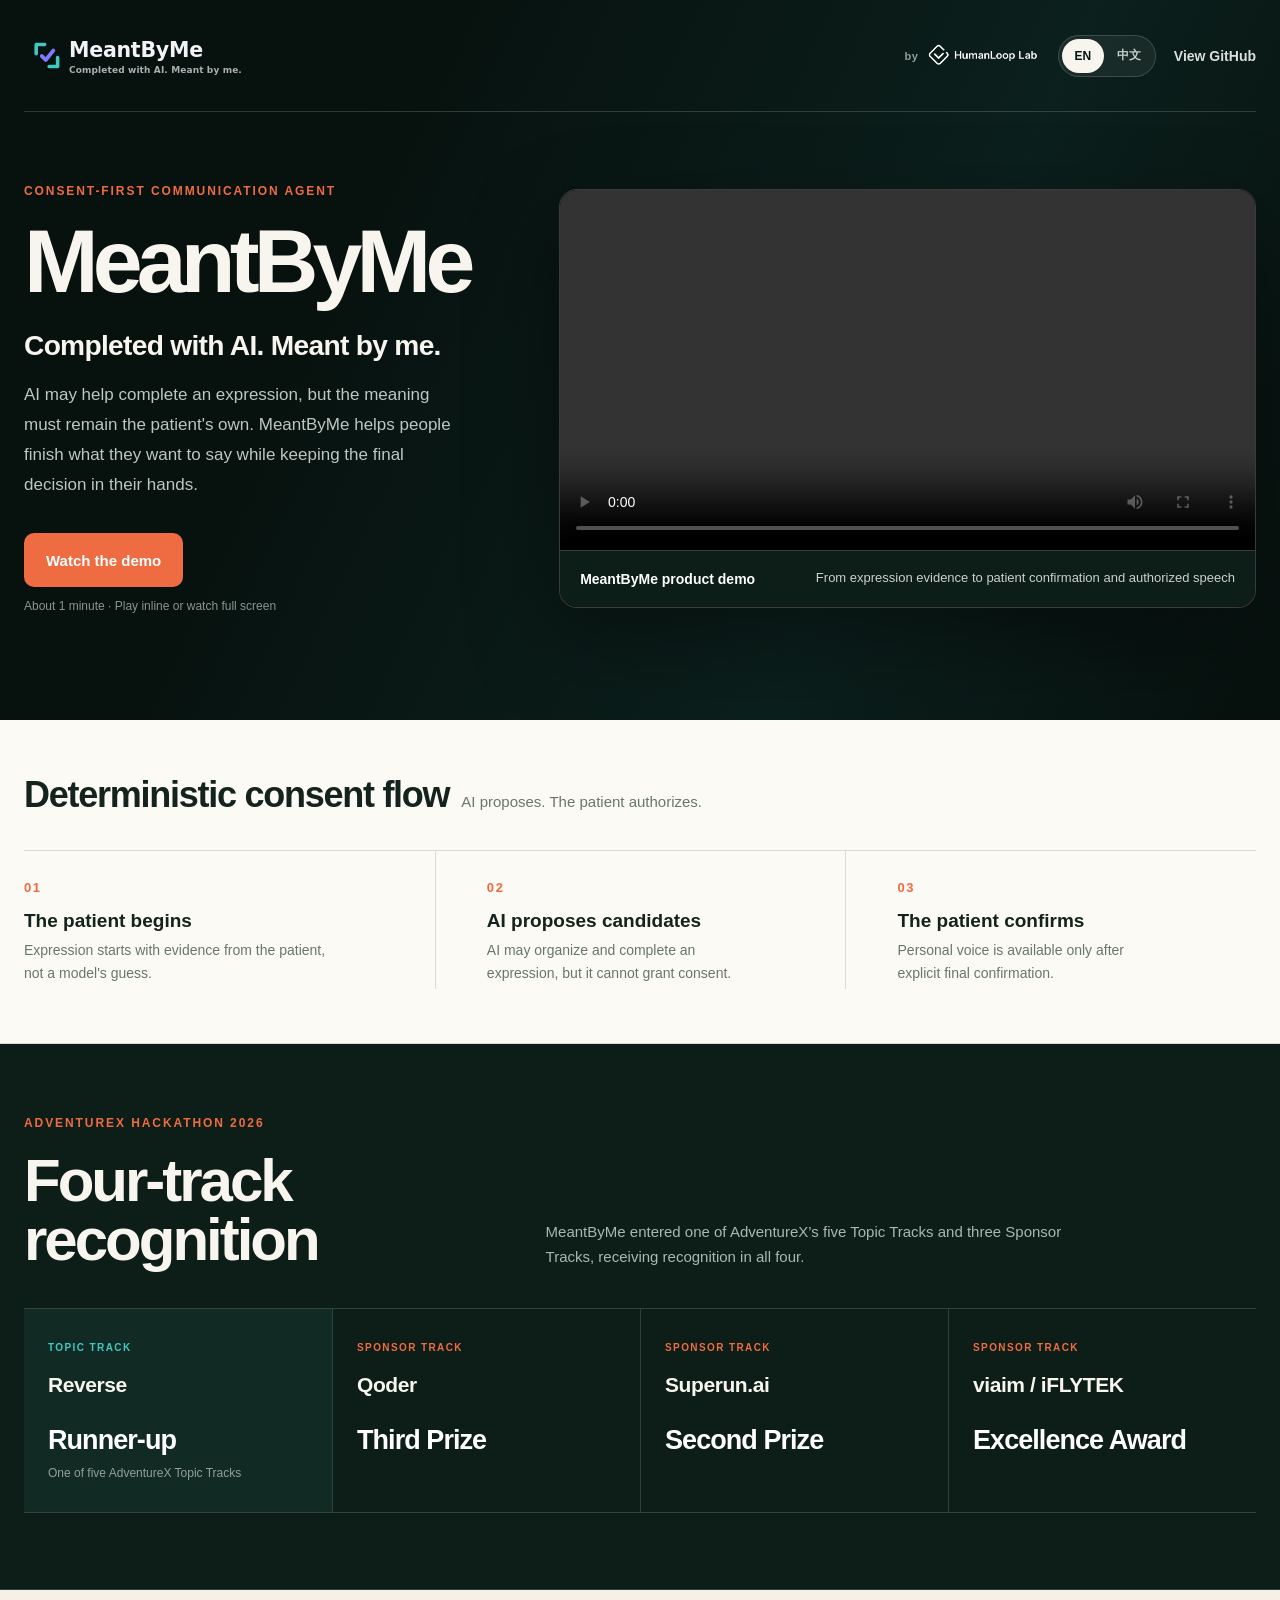
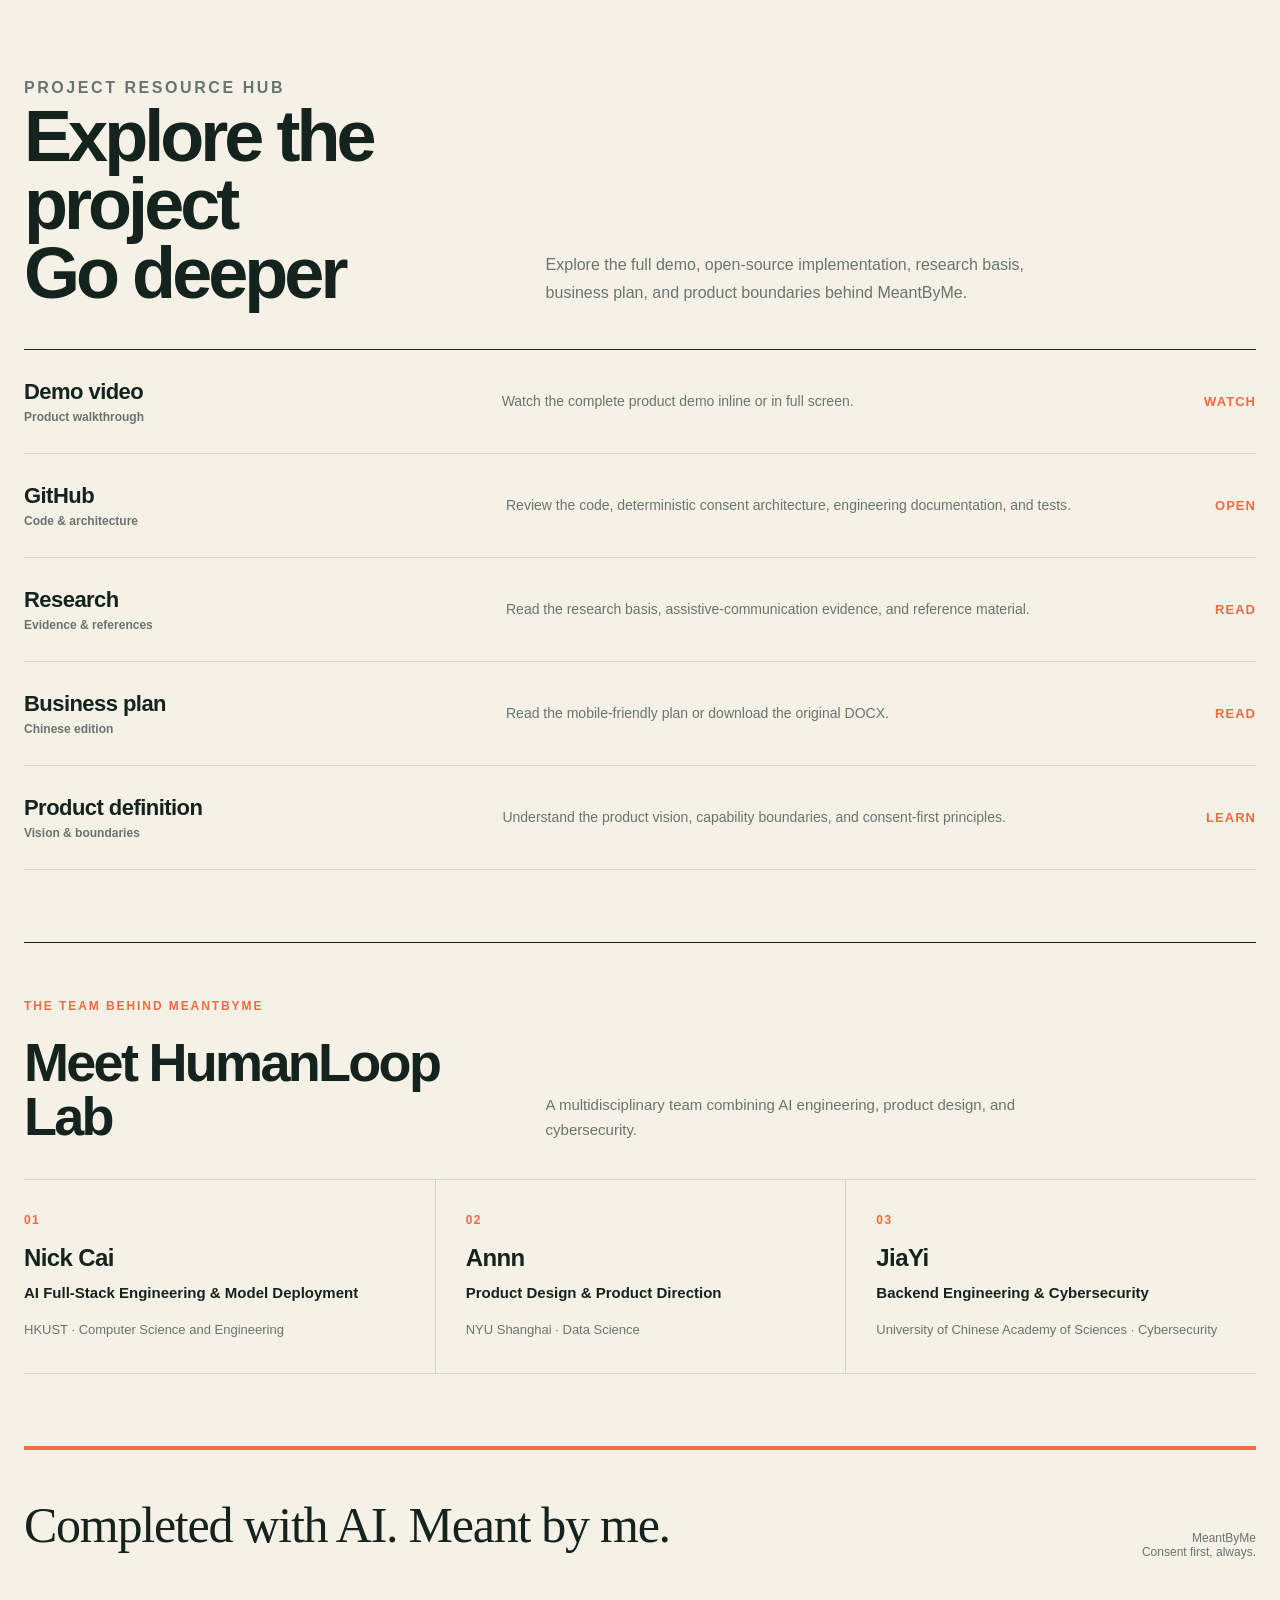
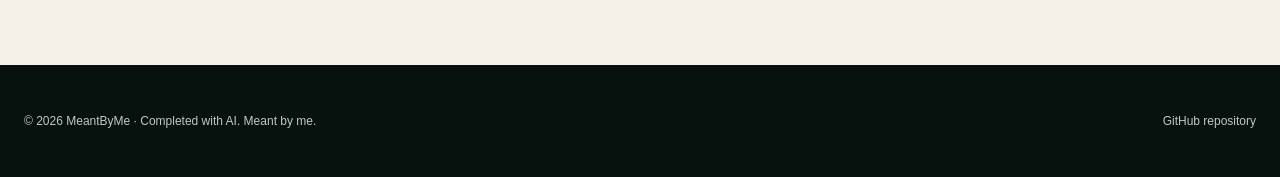
==== commit 5e1d5efa: "Record AdventureX 2026 awards" ====
--- a/docs/index.html
+++ b/docs/index.html
@@ -261,6 +261,56 @@
     .step h3 { margin: 14px 0 7px; font-size: 19px; }
     .step p { margin: 0; color: var(--muted); font-size: 14px; line-height: 1.65; }
 
+    .awards {
+      color: #f8f5ee;
+      background: var(--night-soft);
+      border-bottom: 1px solid var(--line-dark);
+    }
+    .awards .content { padding: 72px 0 76px; }
+    .awards-heading {
+      display: grid;
+      grid-template-columns: 0.8fr 1.2fr;
+      align-items: end;
+      gap: 48px;
+      margin-bottom: 38px;
+    }
+    .awards-heading h2 {
+      margin: 0;
+      font-size: clamp(36px, 5vw, 60px);
+      line-height: 0.98;
+      letter-spacing: -0.05em;
+    }
+    .awards-heading > p {
+      max-width: 560px;
+      margin: 0;
+      color: #abb8b2;
+      font-size: 15px;
+      line-height: 1.7;
+    }
+    .award-grid {
+      display: grid;
+      grid-template-columns: repeat(4, 1fr);
+      border-top: 1px solid var(--line-dark);
+      border-bottom: 1px solid var(--line-dark);
+    }
+    .award-card {
+      min-height: 190px;
+      padding: 28px 24px 30px;
+    }
+    .award-card + .award-card { border-left: 1px solid var(--line-dark); }
+    .award-card-primary { background: rgba(64, 200, 195, 0.08); }
+    .award-track {
+      color: var(--accent);
+      font-size: 10px;
+      font-weight: 850;
+      letter-spacing: 0.14em;
+      text-transform: uppercase;
+    }
+    .award-card-primary .award-track { color: var(--teal); }
+    .award-card h3 { margin: 18px 0 0; font-size: 21px; letter-spacing: -0.02em; }
+    .award-result { margin: 28px 0 0; color: white; font-size: 27px; font-weight: 820; letter-spacing: -0.035em; }
+    .award-note { margin: 8px 0 0; color: #91a098; font-size: 12px; line-height: 1.5; }
+
     .resources .content { padding: 84px 0 48px; }
     .resource-intro {
       display: grid;
@@ -387,6 +437,9 @@
         padding: 58px 0 72px;
       }
       .video-block video { min-height: 0; aspect-ratio: 16 / 9; }
+      .award-grid { grid-template-columns: repeat(2, 1fr); }
+      .award-card:nth-child(3) { border-top: 1px solid var(--line-dark); border-left: 0; }
+      .award-card:nth-child(4) { border-top: 1px solid var(--line-dark); }
       .resource-intro { grid-template-columns: 1fr; gap: 20px; }
     }
 
@@ -409,6 +462,11 @@
       .video-caption { display: block; }
       .video-caption span { display: block; margin-top: 5px; }
       .flow .content { padding: 46px 0; }
+      .awards .content { padding: 56px 0 60px; }
+      .awards-heading { grid-template-columns: 1fr; gap: 14px; margin-bottom: 28px; }
+      .award-grid { grid-template-columns: 1fr; }
+      .award-card { min-height: 0; padding: 24px 0; }
+      .award-card + .award-card { border-top: 1px solid var(--line-dark); border-left: 0; }
       .section-heading { display: block; }
       .section-heading span { display: block; margin-top: 8px; }
       .steps { grid-template-columns: 1fr; }
@@ -523,6 +581,42 @@
     </div>
   </section>
 
+  <section class="awards" id="awards" aria-labelledby="awards-title">
+    <div class="content">
+      <div class="awards-heading">
+        <div>
+          <p class="section-kicker">AdventureX Hackathon 2026</p>
+          <h2 id="awards-title">Four-track recognition</h2>
+        </div>
+        <p>MeantByMe entered one of AdventureX’s five Topic Tracks and three Sponsor Tracks, receiving recognition in all four.</p>
+      </div>
+
+      <div class="award-grid">
+        <article class="award-card award-card-primary">
+          <span class="award-track">Topic Track</span>
+          <h3>Reverse</h3>
+          <p class="award-result">Runner-up</p>
+          <p class="award-note">One of five AdventureX Topic Tracks</p>
+        </article>
+        <article class="award-card">
+          <span class="award-track">Sponsor Track</span>
+          <h3>Qoder</h3>
+          <p class="award-result">Third Prize</p>
+        </article>
+        <article class="award-card">
+          <span class="award-track">Sponsor Track</span>
+          <h3>Superun.ai</h3>
+          <p class="award-result">Second Prize</p>
+        </article>
+        <article class="award-card">
+          <span class="award-track">Sponsor Track</span>
+          <h3>viaim / iFLYTEK</h3>
+          <p class="award-result">Excellence Award</p>
+        </article>
+      </div>
+    </div>
+  </section>
+
   <main class="resources" id="resources">
     <div class="content">
       <div class="resource-intro">
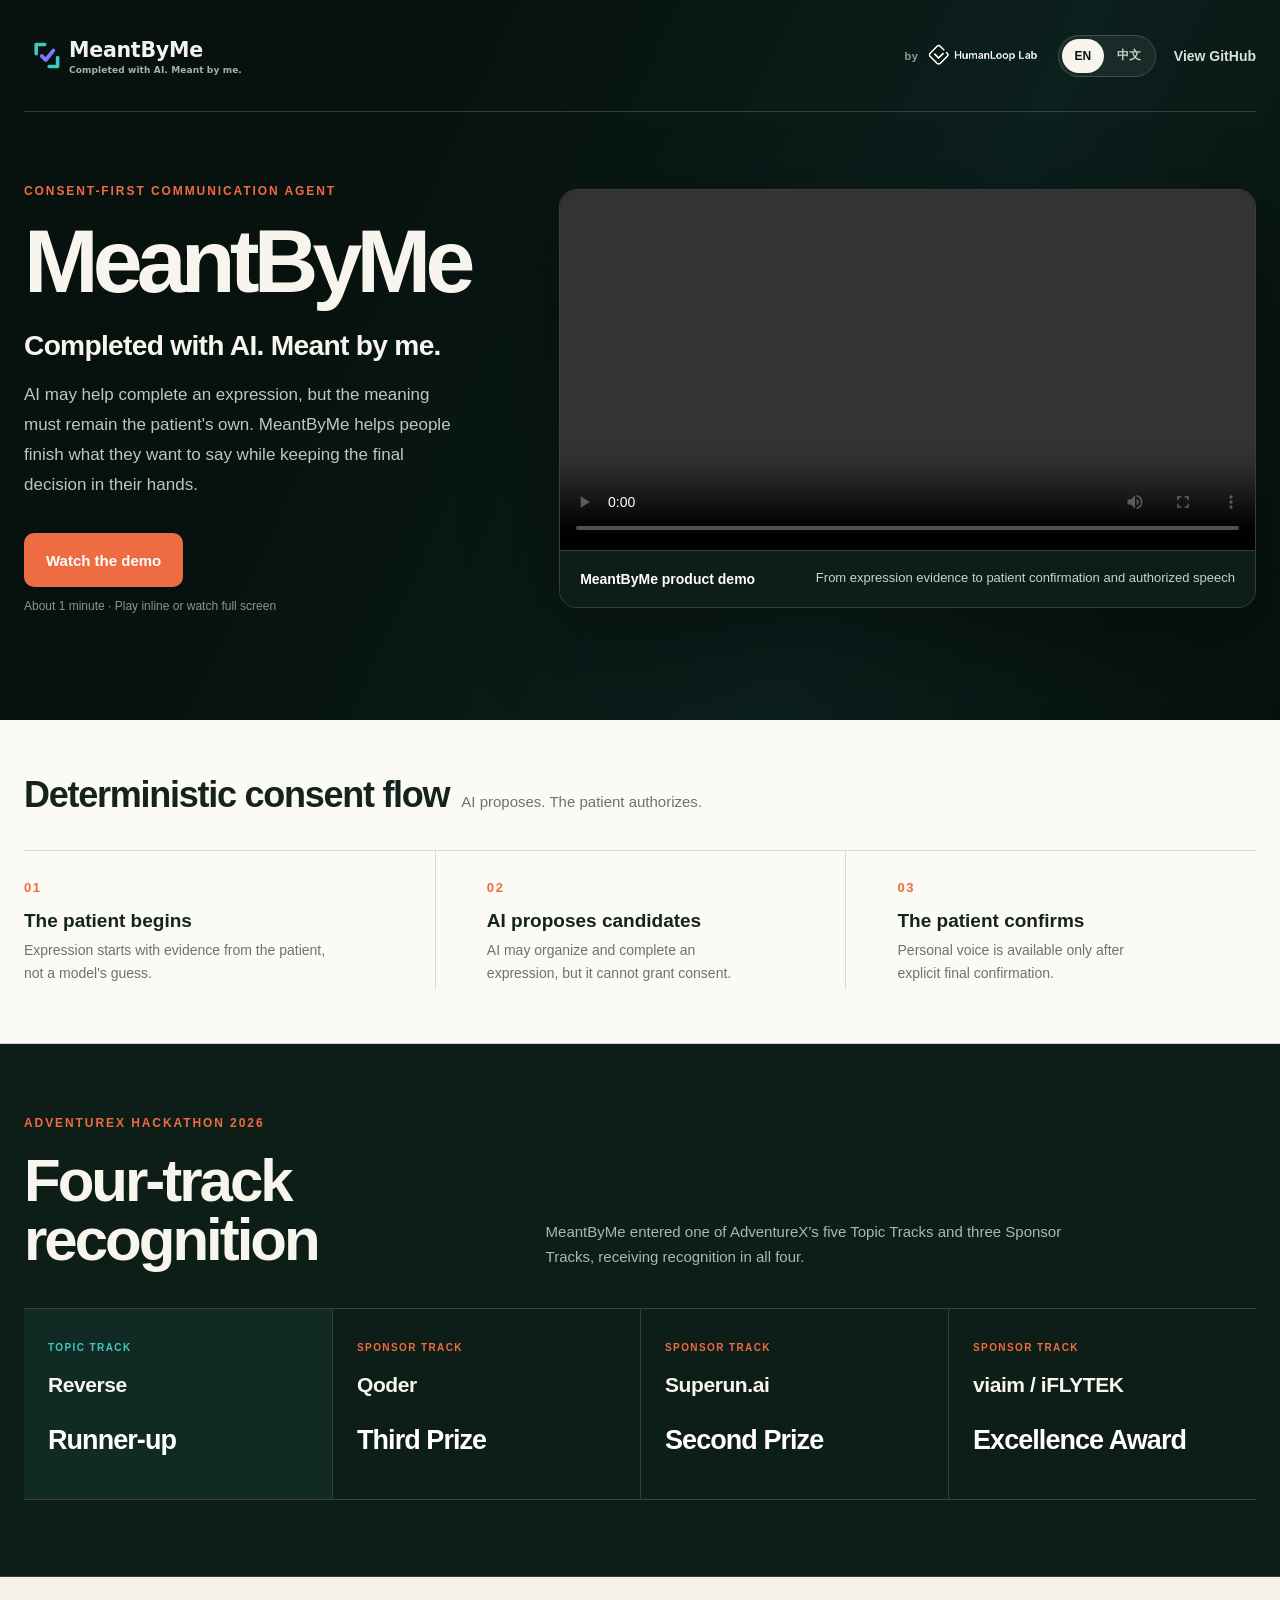
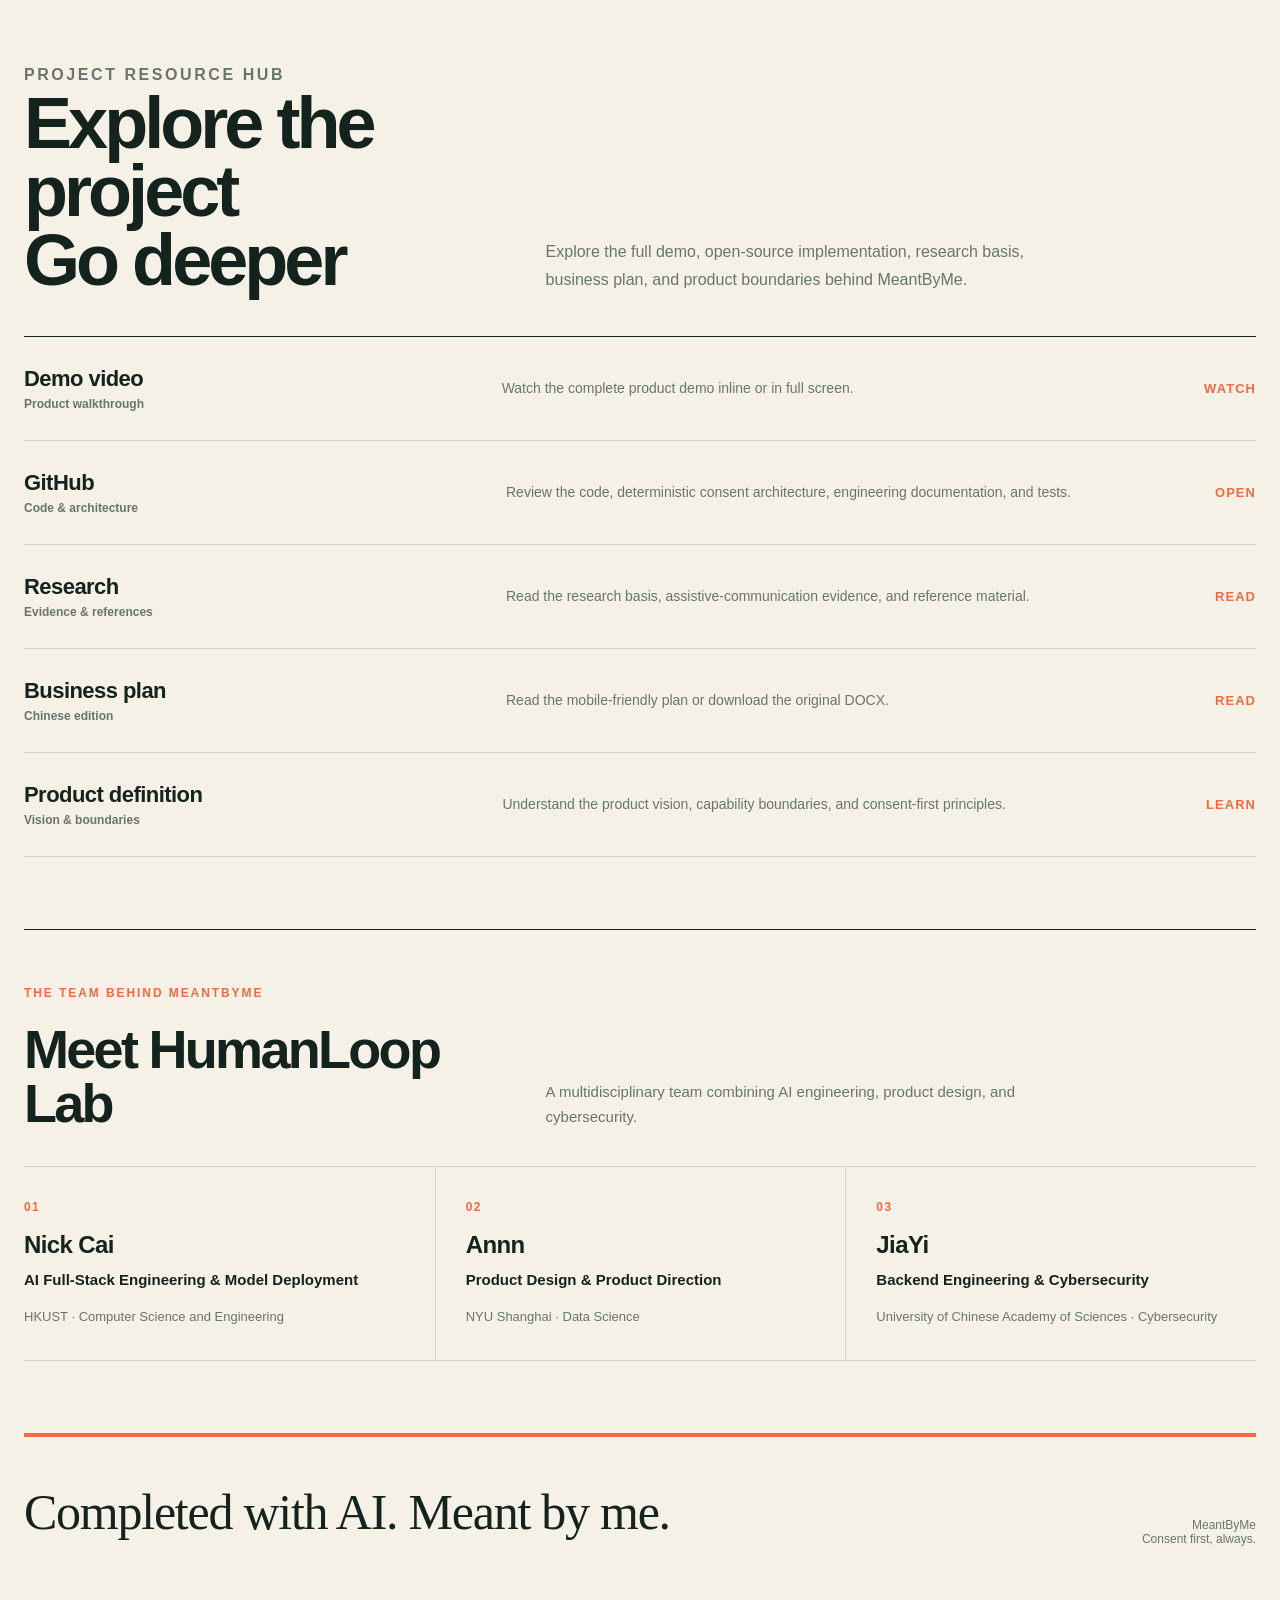
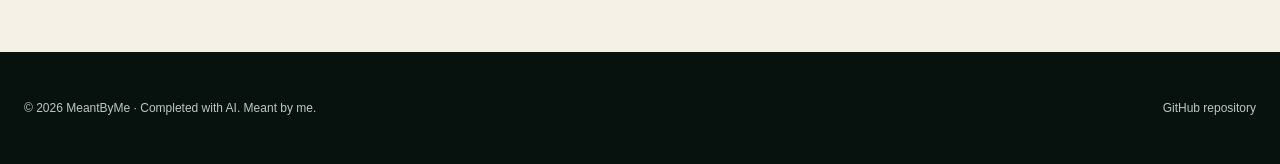
==== commit 0e67a184: "Simplify Reverse award card" ====
--- a/docs/index.html
+++ b/docs/index.html
@@ -596,7 +596,6 @@
           <span class="award-track">Topic Track</span>
           <h3>Reverse</h3>
           <p class="award-result">Runner-up</p>
-          <p class="award-note">One of five AdventureX Topic Tracks</p>
         </article>
         <article class="award-card">
           <span class="award-track">Sponsor Track</span>
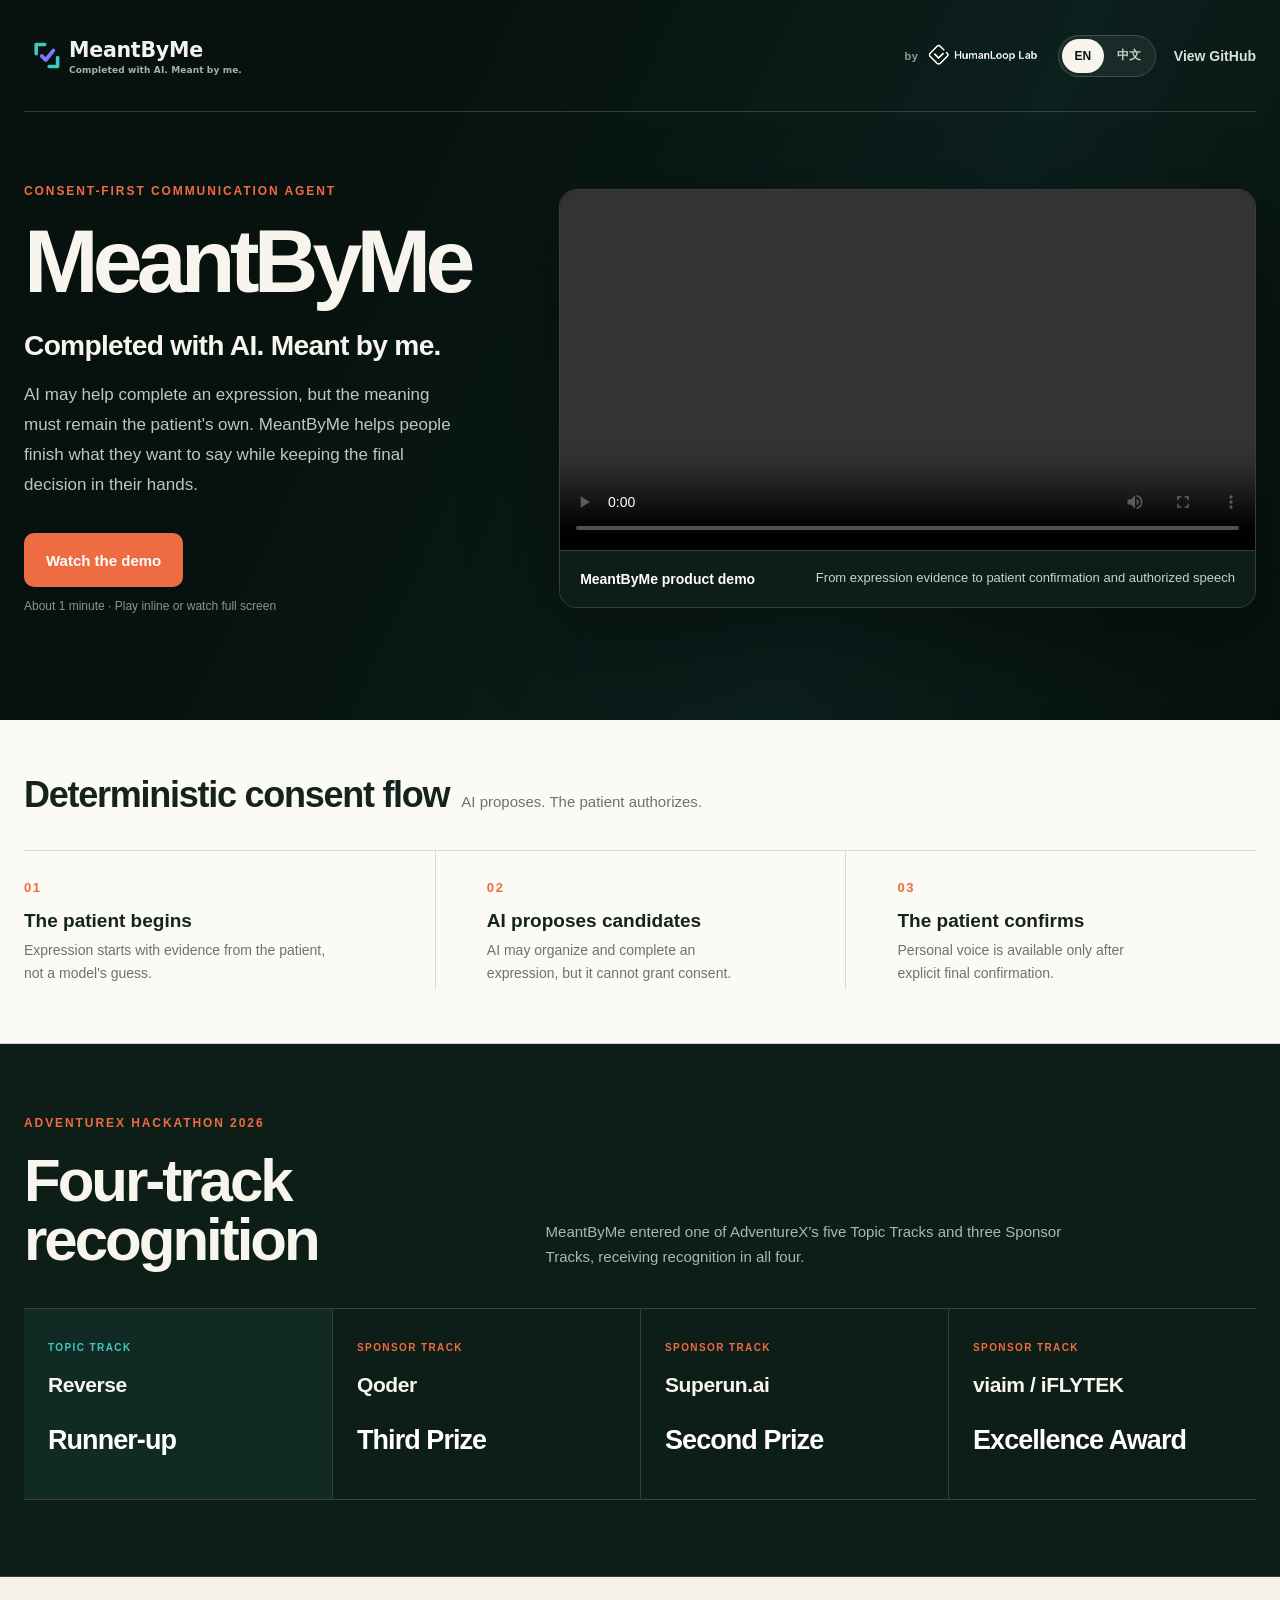
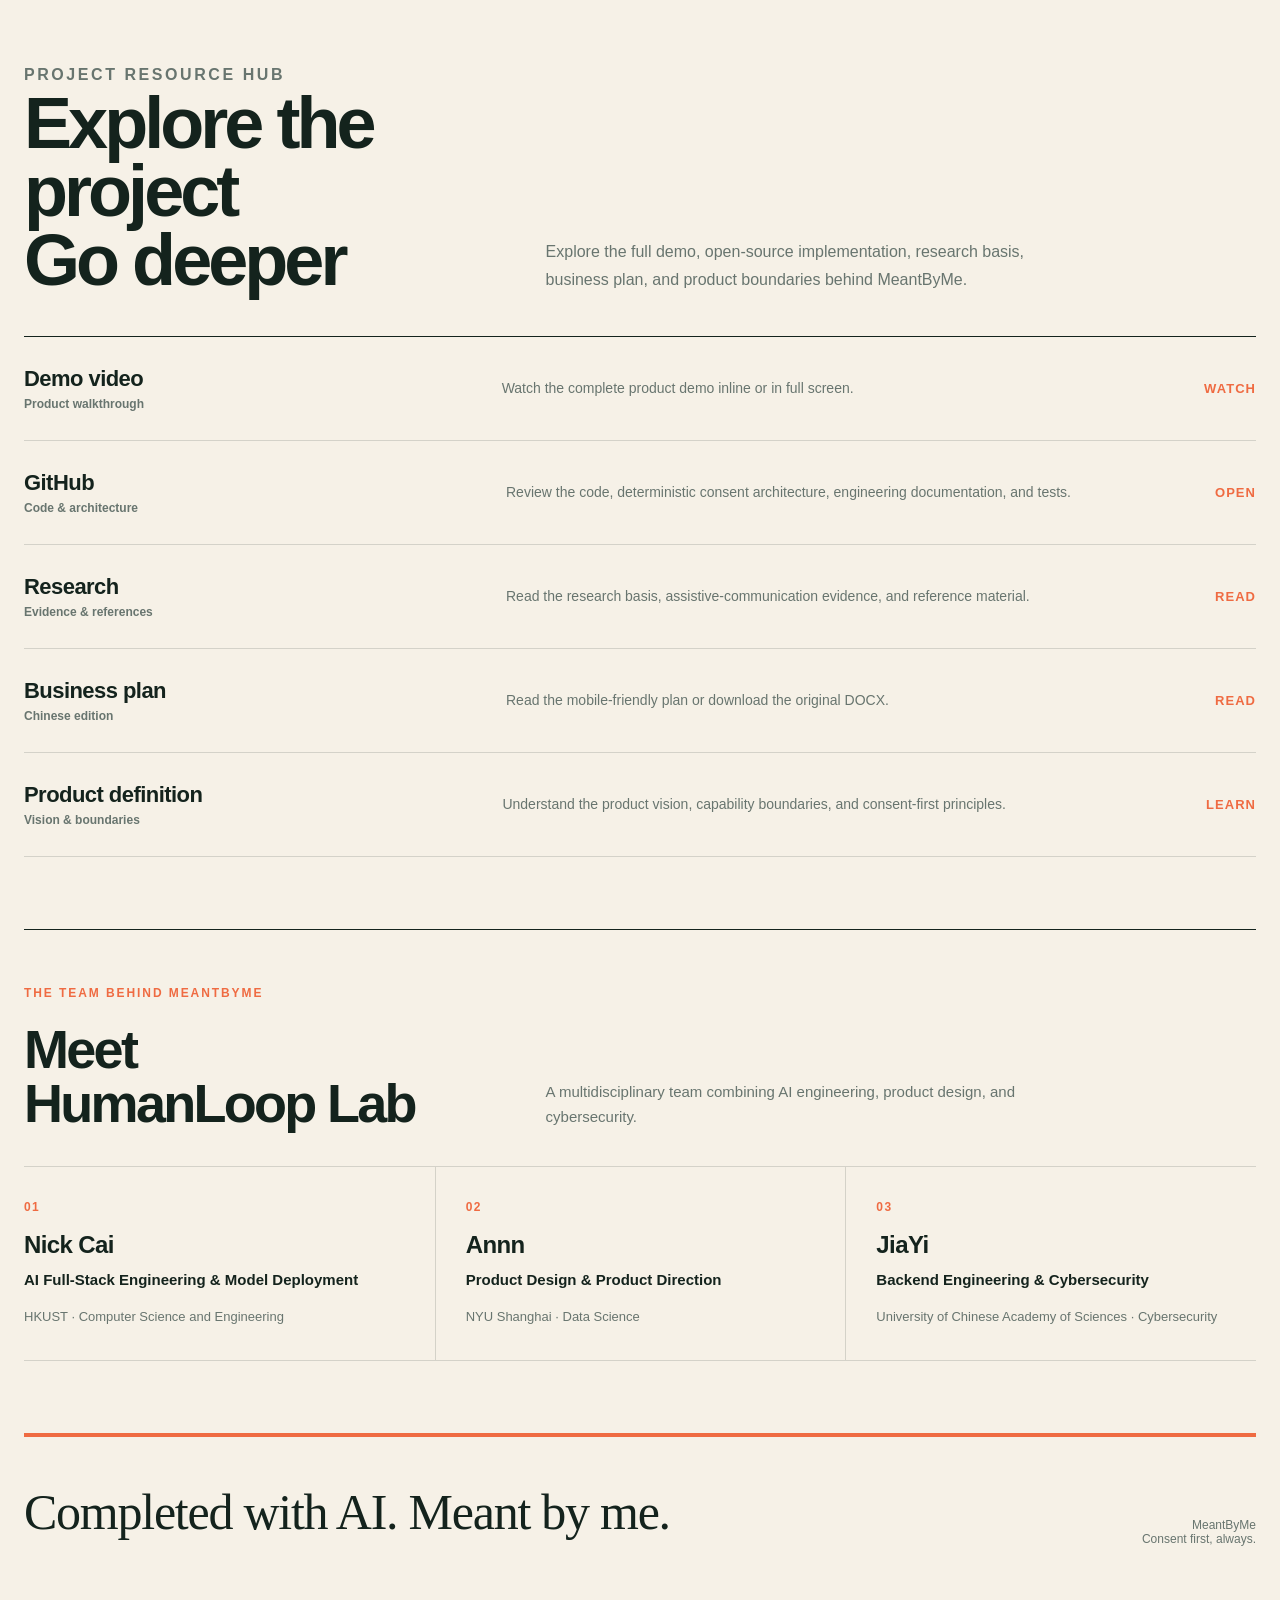
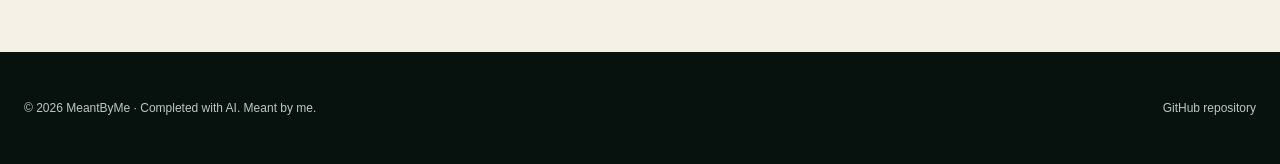
==== commit 55771790: "Keep HumanLoop Lab on one line" ====
--- a/docs/index.html
+++ b/docs/index.html
@@ -371,6 +371,7 @@
       line-height: 1;
       letter-spacing: -0.05em;
     }
+    .team-name { white-space: nowrap; }
     .team-header p:last-child {
       max-width: 540px;
       margin: 0;
@@ -658,7 +659,7 @@
         <div class="team-header">
           <div>
             <p class="section-kicker">The team behind MeantByMe</p>
-            <h2 id="team-title">Meet HumanLoop Lab</h2>
+            <h2 id="team-title">Meet <span class="team-name">HumanLoop Lab</span></h2>
           </div>
           <p>A multidisciplinary team combining AI engineering, product design, and cybersecurity.</p>
         </div>
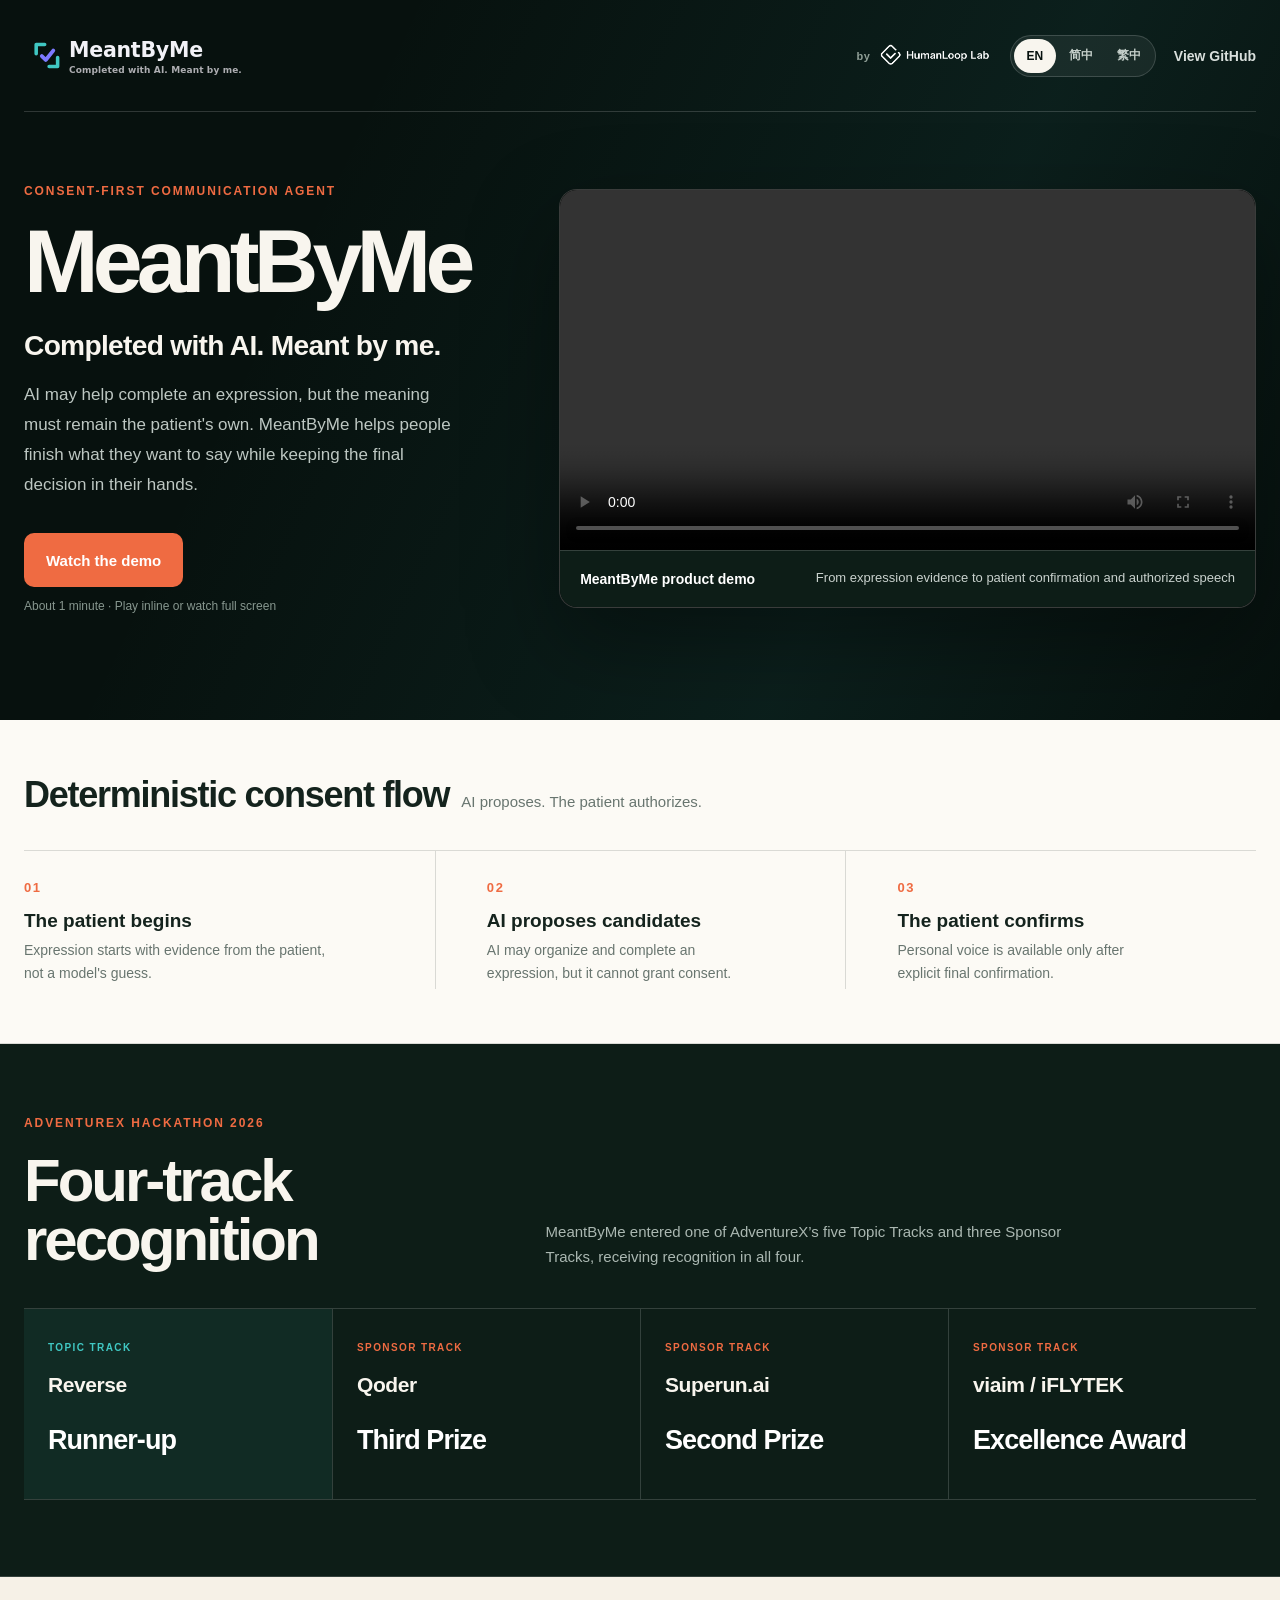
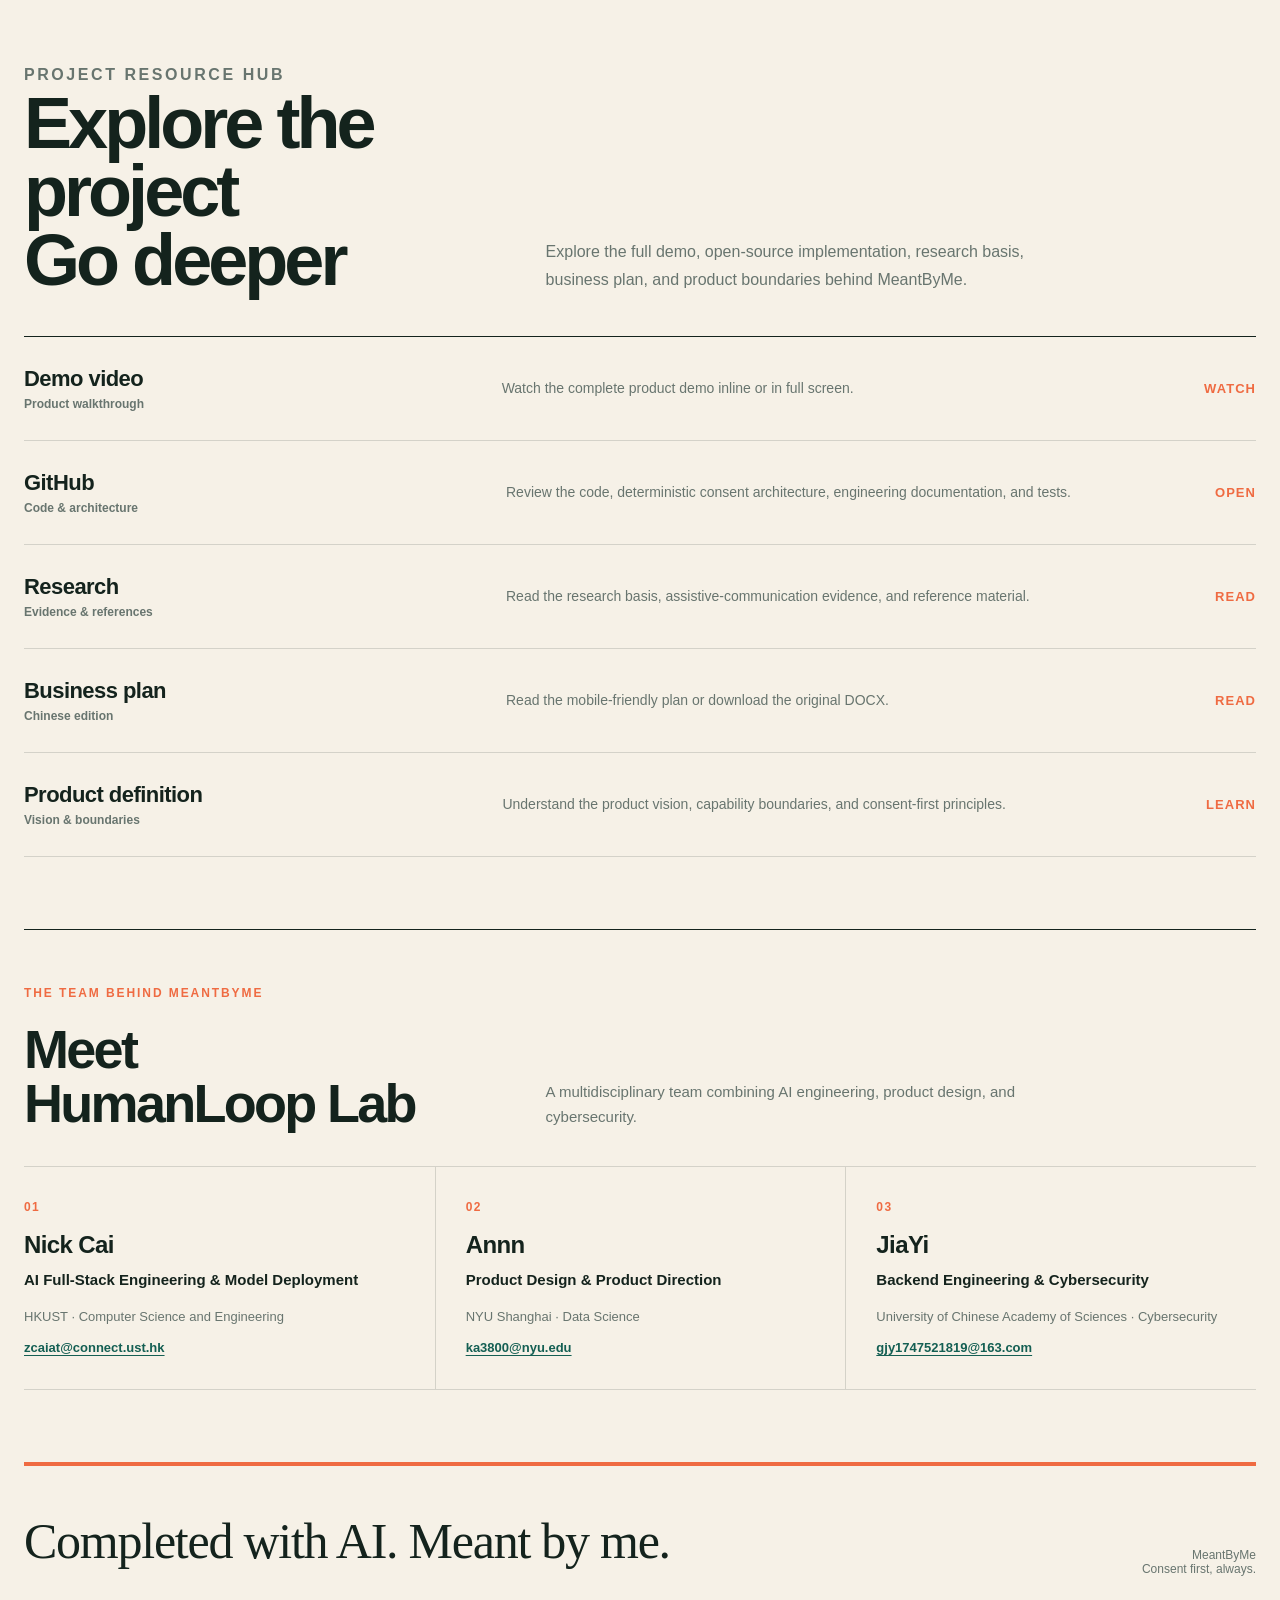
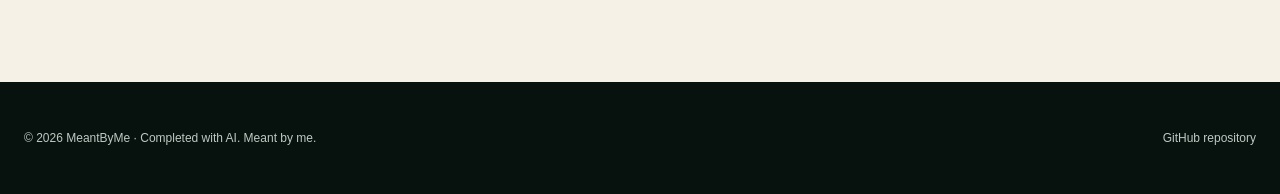
==== commit 396a0811: "Add team contact emails" ====
--- a/docs/index.html
+++ b/docs/index.html
@@ -134,6 +134,7 @@
       border-radius: 999px;
       font-size: 12px;
       font-weight: 800;
+      white-space: nowrap;
       text-decoration: none;
     }
     .language-option:hover { color: white; }
@@ -392,6 +393,16 @@
     .member-card h3 { margin: 16px 0 10px; font-size: 24px; letter-spacing: -0.025em; }
     .member-role { margin: 0; font-size: 15px; font-weight: 760; line-height: 1.5; }
     .member-affiliation { margin: 16px 0 0; color: var(--muted); font-size: 13px; line-height: 1.55; }
+    .member-email {
+      display: inline-block;
+      margin-top: 10px;
+      color: #145f53;
+      font-size: 13px;
+      font-weight: 720;
+      line-height: 1.5;
+      overflow-wrap: anywhere;
+      text-underline-offset: 3px;
+    }
 
     .principle {
       display: grid;
@@ -527,7 +538,8 @@
         </div>
         <nav class="language-switch" aria-label="Language">
           <span class="language-option" aria-current="page">EN</span>
-          <a class="language-option" href="./zh.html" lang="zh-CN">中文</a>
+          <a class="language-option" href="./zh.html" lang="zh-CN">简中</a>
+          <a class="language-option" href="./zh-hant.html" lang="zh-Hant">繁中</a>
         </nav>
         <a class="header-link" href="https://github.com/CZA1006/MeantByMe">View GitHub</a>
       </div>
@@ -670,18 +682,21 @@
             <h3>Nick Cai</h3>
             <p class="member-role">AI Full-Stack Engineering &amp; Model Deployment</p>
             <p class="member-affiliation">HKUST · Computer Science and Engineering</p>
+            <a class="member-email" href="mailto:zcaiat@connect.ust.hk">zcaiat@connect.ust.hk</a>
           </article>
           <article class="member-card">
             <span class="member-number">02</span>
             <h3>Annn</h3>
             <p class="member-role">Product Design &amp; Product Direction</p>
             <p class="member-affiliation">NYU Shanghai · Data Science</p>
+            <a class="member-email" href="mailto:ka3800@nyu.edu">ka3800@nyu.edu</a>
           </article>
           <article class="member-card">
             <span class="member-number">03</span>
             <h3>JiaYi</h3>
             <p class="member-role">Backend Engineering &amp; Cybersecurity</p>
             <p class="member-affiliation">University of Chinese Academy of Sciences · Cybersecurity</p>
+            <a class="member-email" href="mailto:gjy1747521819@163.com">gjy1747521819@163.com</a>
           </article>
         </div>
       </section>
